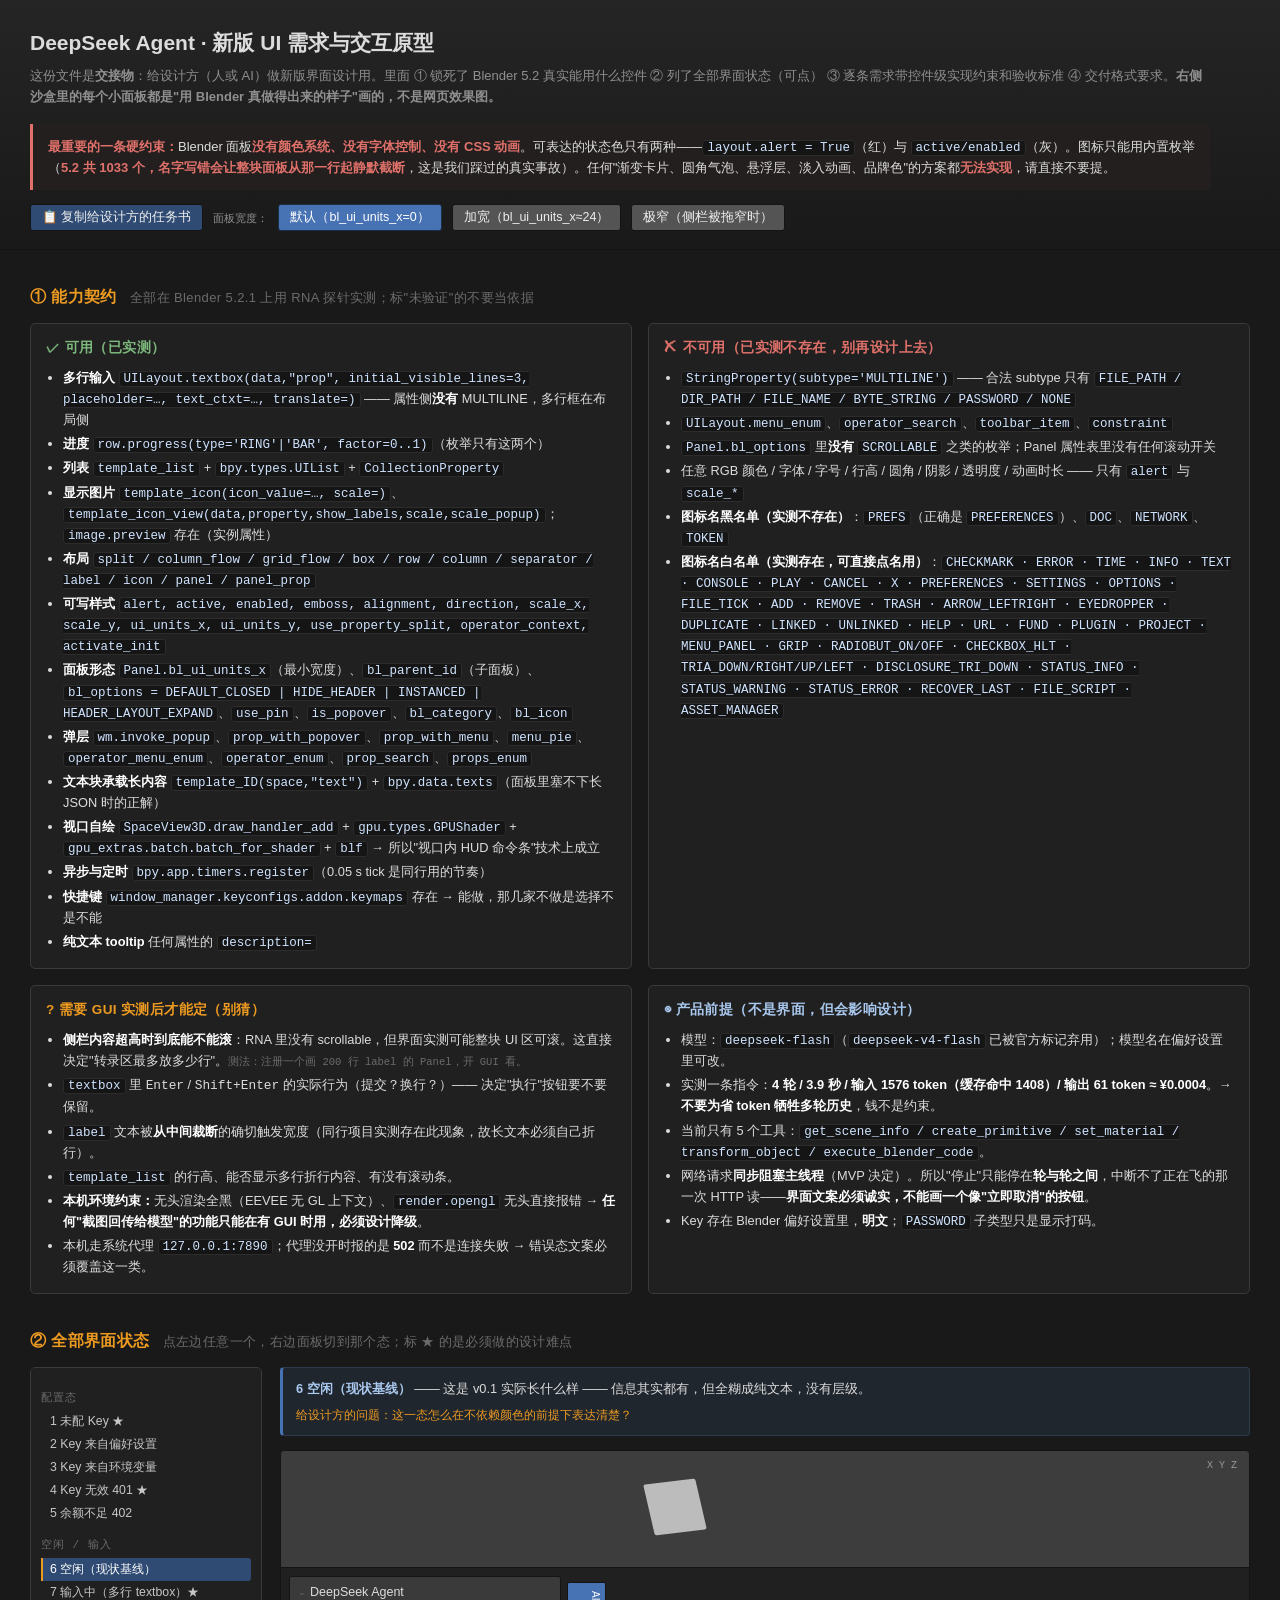
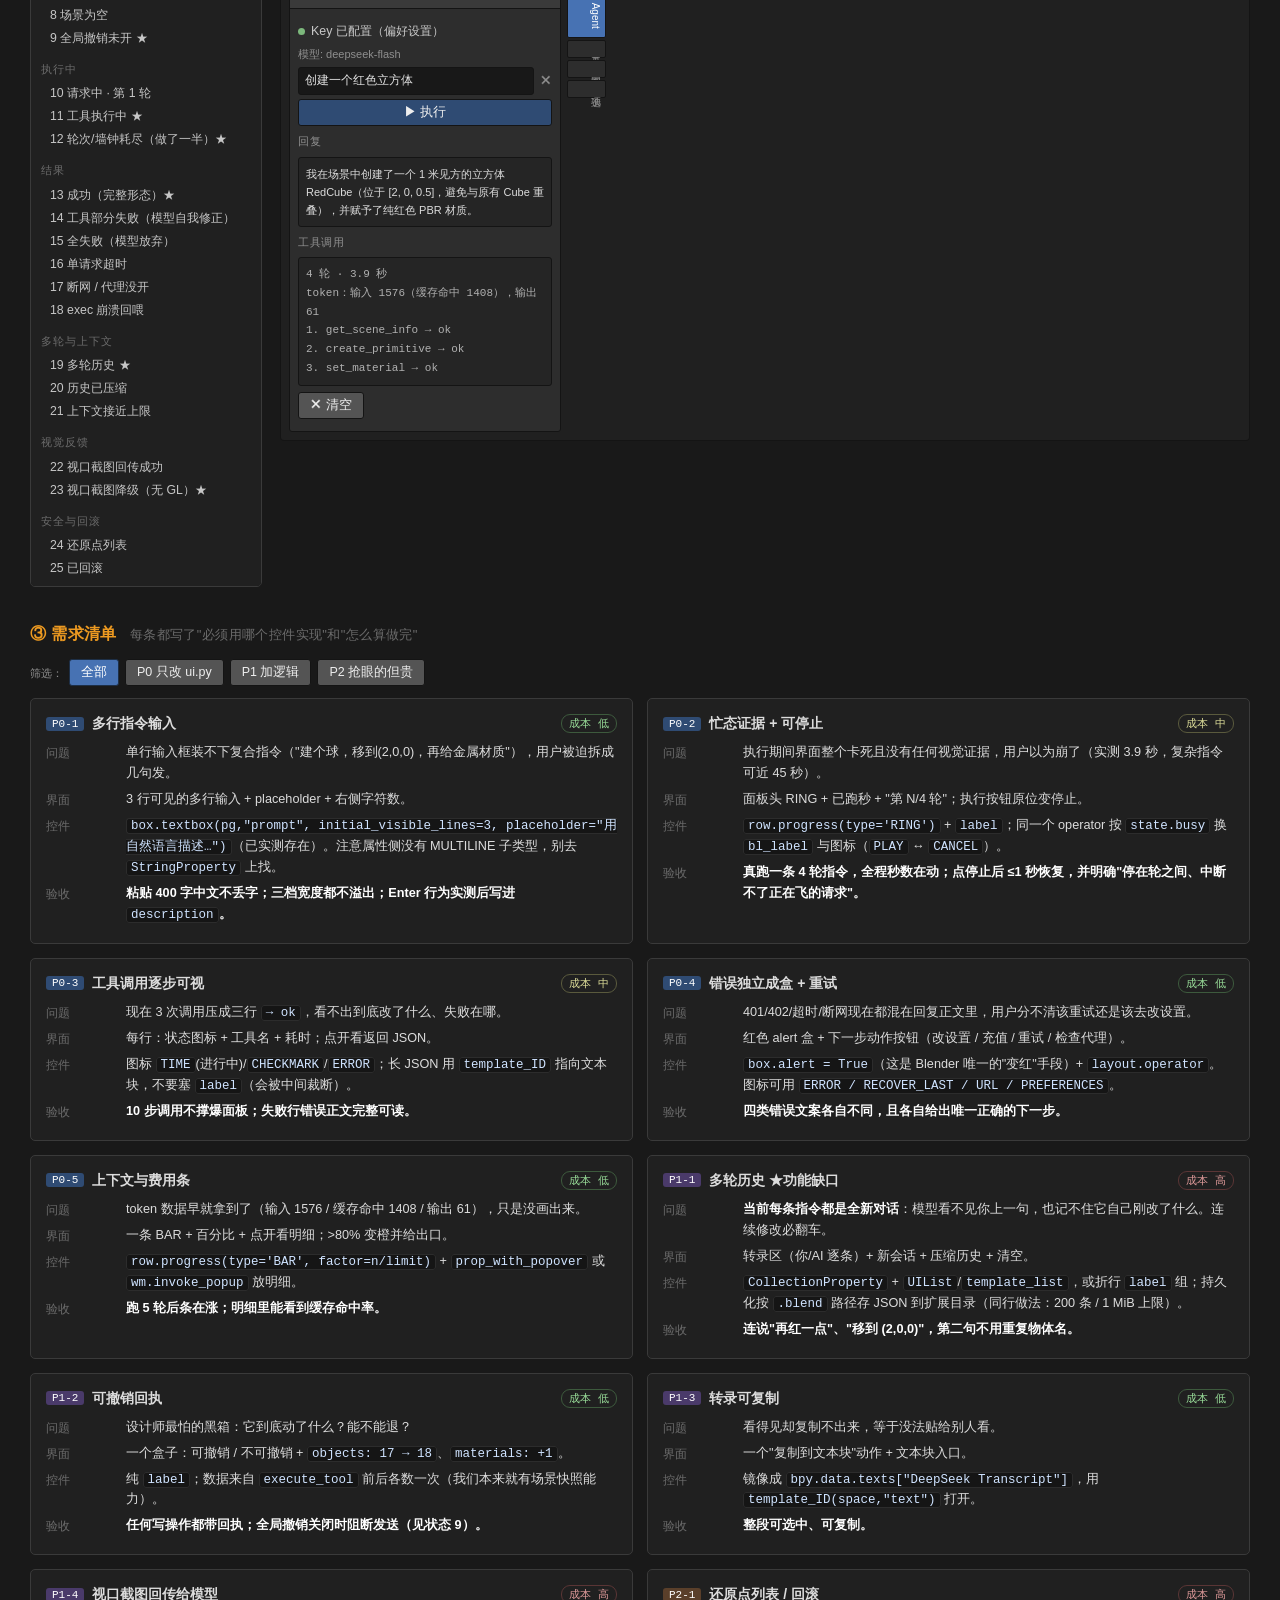
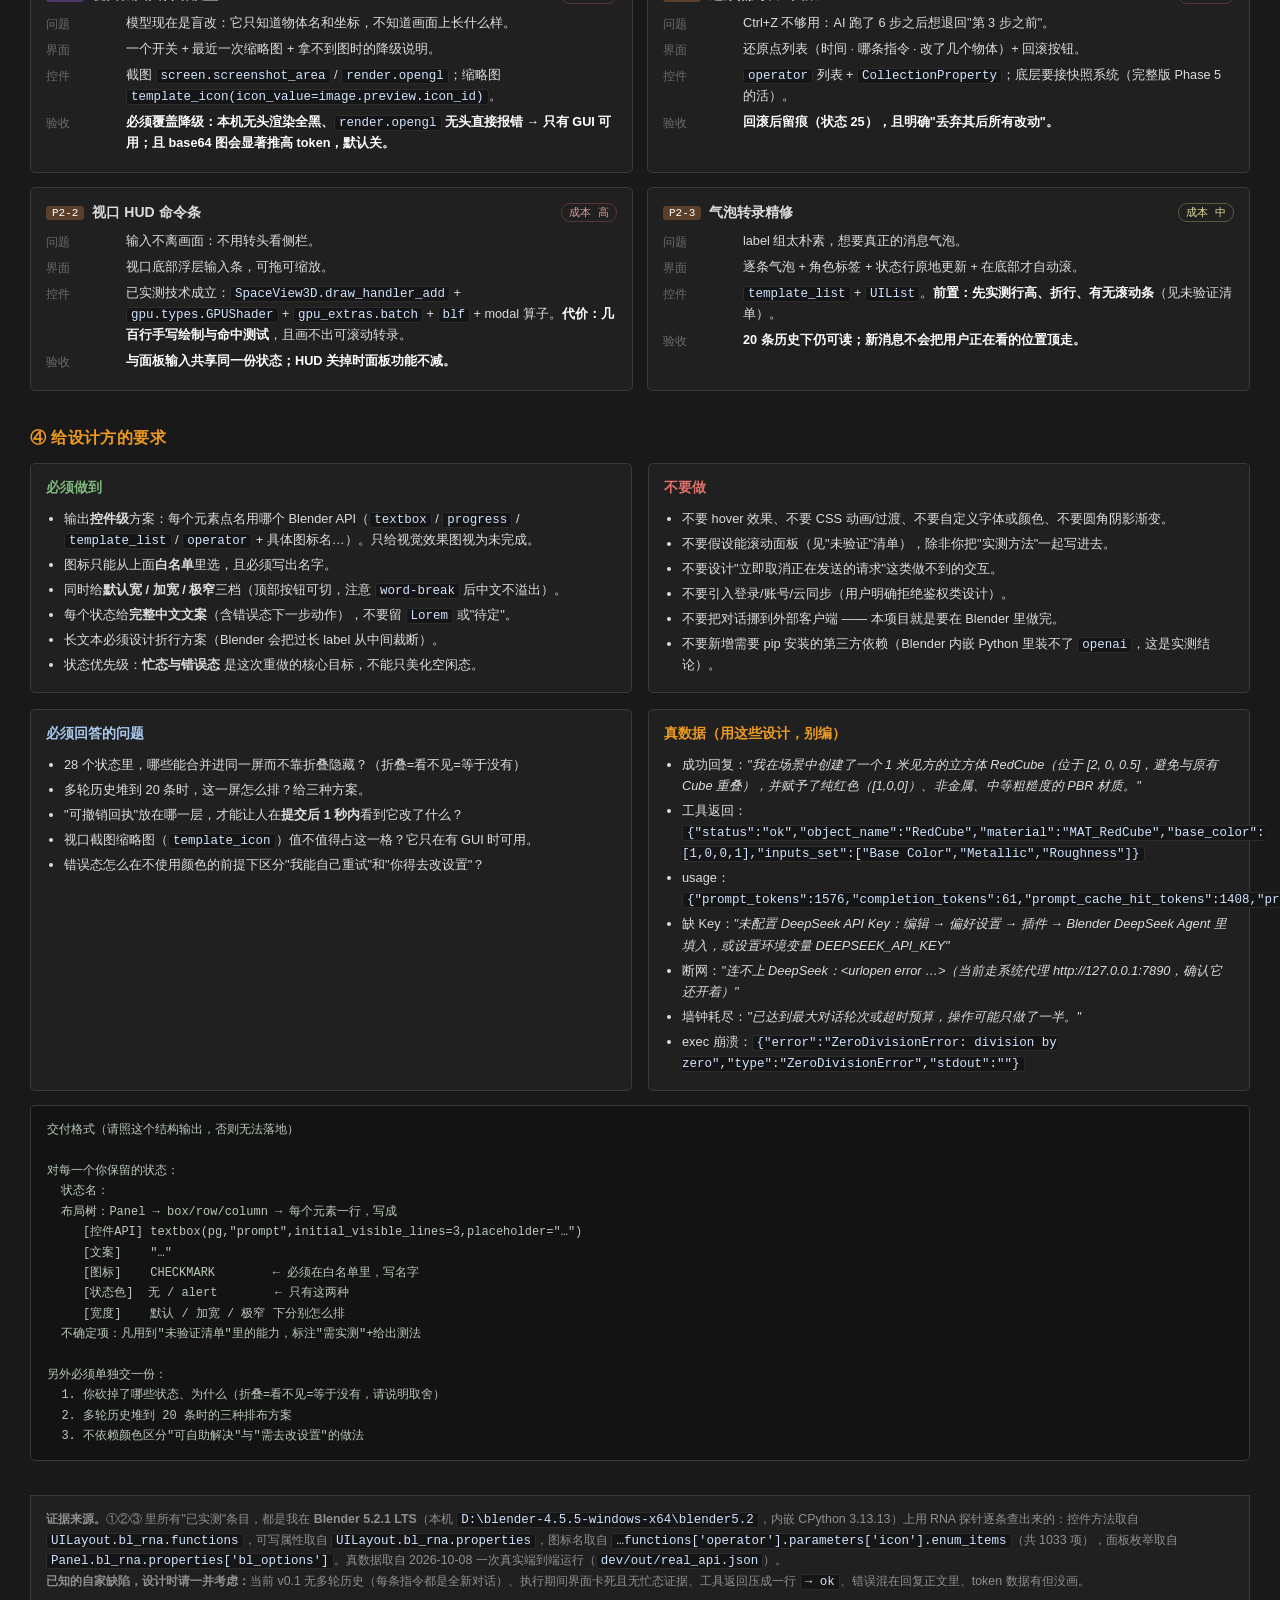
==== 新版UI需求与原型.html @ a2884fd4 "chore: baseline import of blender_deepseek_agent workspace 纳入版本控制。排除项见 .gitignore：dev/out 截图、dist 构建" ====
<!DOCTYPE html>
<html lang="zh-CN">
<head>
<meta charset="utf-8">
<meta name="viewport" content="width=device-width, initial-scale=1">
<title>DeepSeek Agent · 新版 UI 需求与交互原型（交接给设计方）</title>
<style>
  :root{
    --bg:#191919; --bg2:#202020; --panel:#2b2b2b; --panel2:#3a3a3a; --box:#252525;
    --line:#141414; --line2:#3a3a3a; --txt:#dcdcdc; --dim:#8f8f8f; --dim2:#6b6b6b;
    --blue:#4772b3; --blue2:#2f4b73; --orange:#ed9a21; --green:#7cb87c; --red:#e0716a; --cyan:#4ec9d4;
    --mono:ui-monospace,"Cascadia Mono","Consolas",monospace;
  }
  *{box-sizing:border-box}
  body{margin:0;background:var(--bg);color:var(--txt);font:14px/1.65 -apple-system,"Segoe UI","Microsoft YaHei",sans-serif}
  a{color:#8fb6e8}
  code{font:12.5px var(--mono);background:#151515;border:1px solid #2c2c2c;border-radius:3px;padding:0 4px;color:#cfe3ff}
  header{padding:26px 30px 18px;border-bottom:1px solid var(--line);background:linear-gradient(180deg,#252525,#191919)}
  h1{margin:0 0 4px;font-size:21px}
  h2{margin:34px 30px 12px;font-size:16px;color:var(--orange);letter-spacing:.4px}
  h2 .n{color:var(--dim2);font-weight:400;font-size:13px;margin-left:8px}
  .lead{color:var(--dim);font-size:13px;max-width:1180px}
  .hard{margin:16px 0 0;padding:12px 15px;border-left:3px solid var(--red);background:#241f1f;max-width:1180px;font-size:13px}
  .hard b{color:var(--red)}
  .bar-top{display:flex;gap:10px;align-items:center;margin-top:14px;flex-wrap:wrap}
  .btn{background:#545454;border:1px solid var(--line);border-radius:3px;padding:4px 11px;font-size:12.5px;color:#eee;cursor:pointer;white-space:nowrap}
  .btn:hover{background:#626262}
  .btn.blue{background:var(--blue2)} .btn.blue:hover{background:#3a5c8c}
  .btn.red{background:#5a2f2c} .btn.red:hover{background:#6d3935}
  .btn.on{background:var(--blue);color:#fff;border-color:#1d2f47}
  main{padding-bottom:90px}
  section{max-width:1400px}
  /* ---------- 能力契约 ---------- */
  .cap{display:grid;grid-template-columns:repeat(auto-fit,minmax(420px,1fr));gap:16px;margin:0 30px}
  .cap>div{background:var(--bg2);border:1px solid var(--line2);border-radius:5px;padding:13px 15px}
  .cap h3{margin:0 0 8px;font-size:13.5px;letter-spacing:.4px}
  .cap h3.ok{color:var(--green)} .cap h3.no{color:var(--red)} .cap h3.tbd{color:var(--orange)}
  .cap ul{margin:0;padding-left:17px;font-size:12.8px}
  .cap li{margin:3px 0}
  .cap li b{color:#fff;font-weight:600}
  .ev{font:10.5px/1.4 var(--mono);color:var(--dim2)}
  /* ---------- 状态机沙盒 ---------- */
  .lab{display:flex;gap:18px;margin:0 30px;align-items:flex-start;flex-wrap:wrap}
  .side{flex:0 0 232px;background:var(--bg2);border:1px solid var(--line2);border-radius:5px;padding:10px;max-height:820px;overflow:auto}
  .side .grp{font:11px/1.5 var(--mono);color:var(--dim2);letter-spacing:1px;margin:12px 0 4px;text-transform:uppercase}
  .side button{display:block;width:100%;text-align:left;background:transparent;border:0;border-left:2px solid transparent;color:#c6c6c6;font-size:12.3px;padding:3px 7px;cursor:pointer;border-radius:0 3px 3px 0}
  .side button:hover{background:#2c2c2c}
  .side button.on{background:var(--blue2);border-left-color:var(--orange);color:#fff}
  .stage{flex:1;min-width:520px}
  .why{background:#20262e;border:1px solid #2c3a4a;border-left:3px solid var(--blue);border-radius:4px;padding:10px 13px;font-size:12.8px;margin-bottom:14px}
  .why b{color:#a9c8ee}
  .why .ask{margin-top:6px;color:var(--orange);font-size:12.3px}
  .viewport{position:relative;background:#3d3d3d;border:1px solid var(--line);border-radius:4px 4px 0 0;height:118px;overflow:hidden}
  .viewport .gizmo{position:absolute;right:12px;top:9px;font:10px var(--mono);color:#9a9a9a}
  .viewport .cube{position:absolute;left:38%;top:30px;width:52px;height:52px;background:#bcbcbc;border-radius:2px;transform:rotate(-13deg) skewY(6deg)}
  .viewport .cube.red{background:#c0392b}
  .viewport .hudslot{position:absolute;left:8px;right:8px;bottom:8px}
  .bpwrap{display:flex;align-items:stretch;background:var(--bg2);border:1px solid var(--line);border-top:0;border-radius:0 0 4px 4px;padding:8px;gap:6px}
  .bp{background:#2d2d2d;border:1px solid var(--line);border-radius:3px;overflow:hidden;transition:width .18s}
  .bp-h{padding:5px 9px;background:var(--panel2);border-bottom:1px solid var(--line);font-size:12.5px;display:flex;align-items:center;gap:6px}
  .bp-h:before{content:"⌄";color:var(--dim);font-size:10px}
  .bp-h .r{margin-left:auto;font:10.5px var(--mono);color:#9a9a9a;display:flex;align-items:center;gap:5px}
  .bp-b{padding:8px}
  .tabs{display:flex;flex-direction:column;gap:2px;padding-top:6px}
  .tabs span{writing-mode:vertical-rl;font-size:10px;padding:8px 2px;border-radius:2px;background:#2d2d2d;color:var(--dim);border:1px solid var(--line)}
  .tabs span.on{background:var(--blue);color:#fff}
  .row{display:flex;align-items:center;gap:6px;margin:4px 0;font-size:12.4px}
  .lbl{color:#c8c8c8} .dim{color:var(--dim)} .small{font-size:11px}
  .inp{flex:1;background:#181818;border:1px solid var(--line);border-radius:3px;padding:3px 6px;color:#e4e4e4;font-size:12px;white-space:pre-wrap;word-break:break-all}
  .inp.area{min-height:58px;line-height:1.5}
  .inp.ro{color:#9a9a9a}
  .box{background:var(--box);border:1px solid var(--line);border-radius:3px;padding:7px;margin:6px 0}
  .box.alert{border-left:3px solid var(--red);background:#2a2323}
  .box.ok{border-left:3px solid var(--green)}
  .box.warn{border-left:3px solid var(--orange);background:#2a2620}
  .box.dis{opacity:.45}
  .hd{font:11px/1.4 var(--mono);color:var(--dim);letter-spacing:.7px;margin:9px 0 3px;text-transform:uppercase;display:flex;align-items:center;gap:5px;cursor:default}
  .hd.tog{cursor:pointer} .hd.tog:hover{color:#c6c6c6}
  .stat{display:flex;align-items:center;gap:5px;font-size:12px}
  .dot{width:7px;height:7px;border-radius:50%;display:inline-block;background:#555}
  .dot.g{background:var(--green)} .dot.r{background:var(--red)} .dot.o{background:var(--orange)}
  .dot.c{background:var(--cyan);animation:pulse 1.2s infinite}
  @keyframes pulse{0%,100%{opacity:1}50%{opacity:.25}}
  .ring{width:12px;height:12px;border-radius:50%;border:2px solid #4a4a4a;border-top-color:var(--orange);display:inline-block;flex:0 0 auto}
  .ring.spin{animation:sp .9s linear infinite}
  @keyframes sp{to{transform:rotate(360deg)}}
  .bar{height:6px;background:#181818;border:1px solid #101010;border-radius:3px;overflow:hidden;flex:1;min-width:40px}
  .bar i{display:block;height:100%;background:var(--blue)}
  .bar i.warn{background:var(--orange)} .bar i.bad{background:var(--red)}
  .msg{margin:5px 0;font-size:12px}
  .msg .who{font:10px/1.5 var(--mono);color:var(--dim2);letter-spacing:.5px}
  .msg .txt{background:var(--box);border:1px solid var(--line);border-radius:4px;padding:5px 7px;color:#d6d6d6;word-break:break-all}
  .msg.me .txt{background:#2f3a4a;border-color:#1b232e}
  .msg.sys .txt{background:#202020;color:#9a9a9a;font-size:11.5px}
  .trow{display:flex;align-items:center;gap:5px;font:11.6px/1.5 var(--mono);color:#bdbdbd;cursor:pointer;padding:2px 3px;border-radius:2px}
  .trow:hover{background:#333}
  .trow .ic{width:13px;text-align:center;flex:0 0 auto}
  .ic.ok{color:var(--green)} .ic.er{color:var(--red)} .ic.run{color:var(--orange)} .ic.dis{color:var(--dim2)}
  .out{display:none;background:#131313;border:1px solid #0d0d0d;border-radius:3px;padding:5px 7px;font:11px/1.5 var(--mono);color:#8fbf8f;white-space:pre-wrap;margin:2px 0 4px 18px;word-break:break-all}
  .out.on{display:block}
  .thumb{width:56px;height:40px;background:linear-gradient(135deg,#5a6b7d,#2c333a);border:1px solid var(--line);border-radius:2px;position:relative}
  .thumb:after{content:"";position:absolute;left:18px;top:13px;width:20px;height:15px;background:#c0392b;transform:rotate(-10deg)}
  /* HUD */
  .hud{background:rgba(26,26,26,.97);border:1px solid #000;border-radius:7px;position:relative;box-shadow:0 8px 22px rgba(0,0,0,.55);cursor:default}
  .hud:before{content:"";position:absolute;left:0;right:0;top:0;height:2px;background:linear-gradient(90deg,transparent,var(--cyan),transparent);border-radius:7px 7px 0 0}
  .hud-h{display:flex;align-items:center;gap:7px;padding:6px 9px 0;font:10px/1 var(--mono);color:#8f8f8f;letter-spacing:1px;cursor:move}
  .hud-h .grip{margin-left:auto;color:#5a5a5a;letter-spacing:0}
  .hud-i{display:flex;align-items:center;gap:6px;padding:6px 9px}
  .hud-t{flex:1;font-size:11.6px;color:#cfcfcf;background:#121212;border:1px solid #000;border-radius:4px;padding:4px 6px;min-height:32px}
  .cur{display:inline-block;width:1px;height:12px;background:var(--cyan);vertical-align:-2px;animation:pulse 1s steps(1) infinite}
  .hud-f{padding:0 9px 7px;font-size:10px;color:#6f6f6f}
  /* 需求卡 */
  .reqs{margin:0 30px;display:grid;grid-template-columns:repeat(auto-fit,minmax(520px,1fr));gap:14px}
  .req{background:var(--bg2);border:1px solid var(--line2);border-radius:5px;padding:13px 15px}
  .req h3{margin:0 0 7px;font-size:14px;display:flex;align-items:center;gap:8px}
  .req .id{font:11px var(--mono);color:#fff;background:var(--blue2);border-radius:3px;padding:1px 6px}
  .req .id.p1{background:#4a3a6a} .req .id.p2{background:#5a3f2a}
  .req dl{margin:0;font-size:12.7px}
  .req dt{float:left;clear:both;width:74px;color:var(--dim2);font-size:11.5px;padding-top:2px}
  .req dd{margin:0 0 5px 80px}
  .req dd b{color:#fff;font-weight:600}
  .cost{margin-left:auto;font:11px var(--mono);padding:1px 7px;border-radius:9px;border:1px solid #3a3a3a;color:var(--dim)}
  .cost.lo{border-color:#3d5a3d;color:#9d9} .cost.md{border-color:#5a5a3d;color:#dd9} .cost.hi{border-color:#5a3535;color:#d99}
  /* 交付要求 */
  .dd{margin:0 30px;display:grid;grid-template-columns:repeat(auto-fit,minmax(430px,1fr));gap:16px}
  .dd>div{background:var(--bg2);border:1px solid var(--line2);border-radius:5px;padding:13px 15px}
  .dd h3{margin:0 0 8px;font-size:13.5px}
  .dd ul{margin:0;padding-left:18px;font-size:12.8px}
  .dd li{margin:4px 0}
  .tpl{margin:14px 30px 0;background:#131313;border:1px solid var(--line2);border-radius:5px;padding:14px 16px;font:12px/1.7 var(--mono);color:#b9c9b9;white-space:pre-wrap;max-width:1340px}
  .foot{margin:34px 30px 0;padding:13px 15px;background:#202020;border:1px solid var(--line2);font-size:12.4px;color:var(--dim);max-width:1340px}
  .toast{position:fixed;left:50%;bottom:26px;transform:translateX(-50%);background:#2f4b73;color:#eaf1ff;padding:7px 16px;border-radius:16px;font-size:12.5px;opacity:0;transition:opacity .2s;pointer-events:none;z-index:9}
  .toast.on{opacity:1}
  .filter{display:flex;gap:6px;margin:0 30px 12px;align-items:center;flex-wrap:wrap}
</style>
</head>
<body>
<header>
  <h1>DeepSeek Agent · 新版 UI 需求与交互原型</h1>
  <div class="lead">这份文件是<b>交接物</b>：给设计方（人或 AI）做新版界面设计用。里面 ① 锁死了 Blender 5.2 真实能用什么控件 ② 列了全部界面状态（可点） ③ 逐条需求带控件级实现约束和验收标准 ④ 交付格式要求。<b>右侧沙盒里的每个小面板都是"用 Blender 真做得出来的样子"画的，不是网页效果图。</b></div>
  <div class="hard">
    <b>最重要的一条硬约束：</b>Blender 面板<b>没有颜色系统、没有字体控制、没有 CSS 动画</b>。可表达的状态色只有两种——<code>layout.alert = True</code>（红）与 <code>active/enabled</code>（灰）。图标只能用内置枚举（<b>5.2 共 1033 个，名字写错会让整块面板从那一行起静默截断</b>，这是我们踩过的真实事故）。任何"渐变卡片、圆角气泡、悬浮层、淡入动画、品牌色"的方案都<b>无法实现</b>，请直接不要提。
  </div>
  <div class="bar-top">
    <button class="btn blue" id="copyBrief">📋 复制给设计方的任务书</button>
    <span class="dim small">面板宽度：</span>
    <button class="btn on" data-w="272">默认（bl_ui_units_x=0）</button>
    <button class="btn" data-w="360">加宽（bl_ui_units_x≈24）</button>
    <button class="btn" data-w="200">极窄（侧栏被拖窄时）</button>
    <span class="dim small" id="liveNote"></span>
  </div>
</header>

<main>
<!-- ============ 1 能力契约 ============ -->
<h2>① 能力契约 <span class="n">全部在 Blender 5.2.1 上用 RNA 探针实测；标"未验证"的不要当依据</span></h2>
<div class="cap">
  <div>
    <h3 class="ok">✓ 可用（已实测）</h3>
    <ul>
      <li><b>多行输入</b> <code>UILayout.textbox(data,"prop", initial_visible_lines=3, placeholder=…, text_ctxt=…, translate=)</code> —— 属性侧<b>没有</b> MULTILINE，多行框在布局侧</li>
      <li><b>进度</b> <code>row.progress(type='RING'|'BAR', factor=0..1)</code>（枚举只有这两个）</li>
      <li><b>列表</b> <code>template_list</code> + <code>bpy.types.UIList</code> + <code>CollectionProperty</code></li>
      <li><b>显示图片</b> <code>template_icon(icon_value=…, scale=)</code>、<code>template_icon_view(data,property,show_labels,scale,scale_popup)</code>；<code>image.preview</code> 存在（实例属性）</li>
      <li><b>布局</b> <code>split / column_flow / grid_flow / box / row / column / separator / label / icon / panel / panel_prop</code></li>
      <li><b>可写样式</b> <code>alert, active, enabled, emboss, alignment, direction, scale_x, scale_y, ui_units_x, ui_units_y, use_property_split, operator_context, activate_init</code></li>
      <li><b>面板形态</b> <code>Panel.bl_ui_units_x</code>（最小宽度）、<code>bl_parent_id</code>（子面板）、<code>bl_options = DEFAULT_CLOSED | HIDE_HEADER | INSTANCED | HEADER_LAYOUT_EXPAND</code>、<code>use_pin</code>、<code>is_popover</code>、<code>bl_category</code>、<code>bl_icon</code></li>
      <li><b>弹层</b> <code>wm.invoke_popup</code>、<code>prop_with_popover</code>、<code>prop_with_menu</code>、<code>menu_pie</code>、<code>operator_menu_enum</code>、<code>operator_enum</code>、<code>prop_search</code>、<code>props_enum</code></li>
      <li><b>文本块承载长内容</b> <code>template_ID(space,"text")</code> + <code>bpy.data.texts</code>（面板里塞不下长 JSON 时的正解）</li>
      <li><b>视口自绘</b> <code>SpaceView3D.draw_handler_add</code> + <code>gpu.types.GPUShader</code> + <code>gpu_extras.batch.batch_for_shader</code> + <code>blf</code> → 所以"视口内 HUD 命令条"技术上成立</li>
      <li><b>异步与定时</b> <code>bpy.app.timers.register</code>（0.05 s tick 是同行用的节奏）</li>
      <li><b>快捷键</b> <code>window_manager.keyconfigs.addon.keymaps</code> 存在 → 能做，那几家不做是选择不是不能</li>
      <li><b>纯文本 tooltip</b> 任何属性的 <code>description=</code></li>
    </ul>
  </div>
  <div>
    <h3 class="no">✗ 不可用（已实测不存在，别再设计上去）</h3>
    <ul>
      <li><code>StringProperty(subtype='MULTILINE')</code> —— 合法 subtype 只有 <code>FILE_PATH / DIR_PATH / FILE_NAME / BYTE_STRING / PASSWORD / NONE</code></li>
      <li><code>UILayout.menu_enum</code>、<code>operator_search</code>、<code>toolbar_item</code>、<code>constraint</code></li>
      <li><code>Panel.bl_options</code> 里<b>没有</b> <code>SCROLLABLE</code> 之类的枚举；Panel 属性表里没有任何滚动开关</li>
      <li>任意 RGB 颜色 / 字体 / 字号 / 行高 / 圆角 / 阴影 / 透明度 / 动画时长 —— 只有 <code>alert</code> 与 <code>scale_*</code></li>
      <li><b>图标名黑名单（实测不存在）</b>：<code>PREFS</code>（正确是 <code>PREFERENCES</code>）、<code>DOC</code>、<code>NETWORK</code>、<code>TOKEN</code></li>
      <li><b>图标名白名单（实测存在，可直接点名用）</b>：<code>CHECKMARK · ERROR · TIME · INFO · TEXT · CONSOLE · PLAY · CANCEL · X · PREFERENCES · SETTINGS · OPTIONS · FILE_TICK · ADD · REMOVE · TRASH · ARROW_LEFTRIGHT · EYEDROPPER · DUPLICATE · LINKED · UNLINKED · HELP · URL · FUND · PLUGIN · PROJECT · MENU_PANEL · GRIP · RADIOBUT_ON/OFF · CHECKBOX_HLT · TRIA_DOWN/RIGHT/UP/LEFT · DISCLOSURE_TRI_DOWN · STATUS_INFO · STATUS_WARNING · STATUS_ERROR · RECOVER_LAST · FILE_SCRIPT · ASSET_MANAGER</code></li>
    </ul>
  </div>
  <div>
    <h3 class="tbd">? 需要 GUI 实测后才能定（别猜）</h3>
    <ul>
      <li><b>侧栏内容超高时到底能不能滚</b>：RNA 里没有 scrollable，但界面实测可能整块 UI 区可滚。这直接决定"转录区最多放多少行"。<span class="ev">测法：注册一个画 200 行 label 的 Panel，开 GUI 看。</span></li>
      <li><code>textbox</code> 里 <kbd>Enter</kbd> / <kbd>Shift+Enter</kbd> 的实际行为（提交？换行？）—— 决定"执行"按钮要不要保留。</li>
      <li><code>label</code> 文本被<b>从中间裁断</b>的确切触发宽度（同行项目实测存在此现象，故长文本必须自己折行）。</li>
      <li><code>template_list</code> 的行高、能否显示多行折行内容、有没有滚动条。</li>
      <li><b>本机环境约束：</b>无头渲染全黑（EEVEE 无 GL 上下文）、<code>render.opengl</code> 无头直接报错 → <b>任何"截图回传给模型"的功能只能在有 GUI 时用，必须设计降级</b>。</li>
      <li>本机走系统代理 <code>127.0.0.1:7890</code>；代理没开时报的是 <b>502</b> 而不是连接失败 → 错误态文案必须覆盖这一类。</li>
    </ul>
  </div>
  <div>
    <h3 style="color:#a9c8ee">◉ 产品前提（不是界面，但会影响设计）</h3>
    <ul>
      <li>模型：<code>deepseek-flash</code>（<code>deepseek-v4-flash</code> 已被官方标记弃用）；模型名在偏好设置里可改。</li>
      <li>实测一条指令：<b>4 轮 / 3.9 秒 / 输入 1576 token（缓存命中 1408）/ 输出 61 token ≈ ¥0.0004</b>。→ <b>不要为省 token 牺牲多轮历史</b>，钱不是约束。</li>
      <li>当前只有 5 个工具：<code>get_scene_info / create_primitive / set_material / transform_object / execute_blender_code</code>。</li>
      <li>网络请求<b>同步阻塞主线程</b>（MVP 决定）。所以"停止"只能停在<b>轮与轮之间</b>，中断不了正在飞的那一次 HTTP 读——<b>界面文案必须诚实，不能画一个像"立即取消"的按钮</b>。</li>
      <li>Key 存在 Blender 偏好设置里，<b>明文</b>；<code>PASSWORD</code> 子类型只是显示打码。</li>
    </ul>
  </div>
</div>

<!-- ============ 2 状态机 ============ -->
<h2>② 全部界面状态 <span class="n">点左边任意一个，右边面板切到那个态；标 ★ 的是必须做的设计难点</span></h2>
<div class="lab">
  <div class="side" id="stateList"></div>
  <div class="stage">
    <div class="why" id="whyBox"></div>
    <div class="viewport" id="vp">
      <div class="gizmo">X Y Z</div><div class="cube" id="vpCube"></div>
      <div class="hudslot" id="hudSlot"></div>
    </div>
    <div class="bpwrap">
      <div class="bp" id="bp" style="width:272px"><div class="bp-h">DeepSeek Agent<span class="r" id="bpHead"></span></div><div class="bp-b" id="bpBody"></div></div>
      <div class="tabs"><span class="on">AI Agent</span><span>工具</span><span>视图</span><span>选项</span></div>
    </div>
  </div>
</div>

<!-- ============ 3 需求清单 ============ -->
<h2>③ 需求清单 <span class="n">每条都写了"必须用哪个控件实现"和"怎么算做完"</span></h2>
<div class="filter">
  <span class="dim small">筛选：</span>
  <button class="btn on" data-f="all">全部</button>
  <button class="btn" data-f="p0">P0 只改 ui.py</button>
  <button class="btn" data-f="p1">P1 加逻辑</button>
  <button class="btn" data-f="p2">P2 抢眼的但贵</button>
</div>
<div class="reqs" id="reqList"></div>

<!-- ============ 4 交付要求 ============ -->
<h2>④ 给设计方的要求</h2>
<div class="dd">
  <div>
    <h3 style="color:var(--green)">必须做到</h3>
    <ul>
      <li>输出<b>控件级</b>方案：每个元素点名用哪个 Blender API（<code>textbox</code> / <code>progress</code> / <code>template_list</code> / <code>operator</code> + 具体图标名…）。只给视觉效果图视为未完成。</li>
      <li>图标只能从上面<b>白名单</b>里选，且必须写出名字。</li>
      <li>同时给<b>默认宽 / 加宽 / 极窄</b>三档（顶部按钮可切，注意 <code>word-break</code> 后中文不溢出）。</li>
      <li>每个状态给<b>完整中文文案</b>（含错误态下一步动作），不要留 <code>Lorem</code> 或"待定"。</li>
      <li>长文本必须设计折行方案（Blender 会把过长 label 从中间裁断）。</li>
      <li>状态优先级：<b>忙态与错误态</b> 是这次重做的核心目标，不能只美化空闲态。</li>
    </ul>
  </div>
  <div>
    <h3 style="color:var(--red)">不要做</h3>
    <ul>
      <li>不要 hover 效果、不要 CSS 动画/过渡、不要自定义字体或颜色、不要圆角阴影渐变。</li>
      <li>不要假设能滚动面板（见"未验证"清单），除非你把"实测方法"一起写进去。</li>
      <li>不要设计"立即取消正在发送的请求"这类做不到的交互。</li>
      <li>不要引入登录/账号/云同步（用户明确拒绝鉴权类设计）。</li>
      <li>不要把对话挪到外部客户端 —— 本项目就是要在 Blender 里做完。</li>
      <li>不要新增需要 pip 安装的第三方依赖（Blender 内嵌 Python 里装不了 <code>openai</code>，这是实测结论）。</li>
    </ul>
  </div>
  <div>
    <h3 style="color:#a9c8ee">必须回答的问题</h3>
    <ul>
      <li>28 个状态里，哪些能合并进同一屏而不靠折叠隐藏？（折叠=看不见=等于没有）</li>
      <li>多轮历史堆到 20 条时，这一屏怎么排？给三种方案。</li>
      <li>"可撤销回执"放在哪一层，才能让人在<b>提交后 1 秒内</b>看到它改了什么？</li>
      <li>视口截图缩略图（<code>template_icon</code>）值不值得占这一格？它只在有 GUI 时可用。</li>
      <li>错误态怎么在不使用颜色的前提下区分"我能自己重试"和"你得去改设置"？</li>
    </ul>
  </div>
  <div>
    <h3 style="color:var(--orange)">真数据（用这些设计，别编）</h3>
    <ul>
      <li>成功回复：<i>"我在场景中创建了一个 1 米见方的立方体 RedCube（位于 [2, 0, 0.5]，避免与原有 Cube 重叠），并赋予了纯红色（[1,0,0]）、非金属、中等粗糙度的 PBR 材质。"</i></li>
      <li>工具返回：<code>{"status":"ok","object_name":"RedCube","material":"MAT_RedCube","base_color":[1,0,0,1],"inputs_set":["Base Color","Metallic","Roughness"]}</code></li>
      <li>usage：<code>{"prompt_tokens":1576,"completion_tokens":61,"prompt_cache_hit_tokens":1408,"prompt_cache_miss_tokens":168}</code></li>
      <li>缺 Key：<i>"未配置 DeepSeek API Key：编辑 → 偏好设置 → 插件 → Blender DeepSeek Agent 里填入，或设置环境变量 DEEPSEEK_API_KEY"</i></li>
      <li>断网：<i>"连不上 DeepSeek：&lt;urlopen error …&gt;（当前走系统代理 http://127.0.0.1:7890，确认它还开着）"</i></li>
      <li>墙钟耗尽：<i>"已达到最大对话轮次或超时预算，操作可能只做了一半。"</i></li>
      <li>exec 崩溃：<code>{"error":"ZeroDivisionError: division by zero","type":"ZeroDivisionError","stdout":""}</code></li>
    </ul>
  </div>
</div>
<div class="tpl" id="outTpl"></div>

<div class="foot">
  <b>证据来源。</b>①②③ 里所有"已实测"条目，都是我在 <b>Blender 5.2.1 LTS</b>（本机 <code>D:\blender-4.5.5-windows-x64\blender5.2</code>，内嵌 CPython 3.13.13）上用 RNA 探针逐条查出来的：控件方法取自 <code>UILayout.bl_rna.functions</code>，可写属性取自 <code>UILayout.bl_rna.properties</code>，图标名取自 <code>…functions['operator'].parameters['icon'].enum_items</code>（共 1033 项），面板枚举取自 <code>Panel.bl_rna.properties['bl_options']</code>。真数据取自 2026-10-08 一次真实端到端运行（<code>dev/out/real_api.json</code>）。<br>
  <b>已知的自家缺陷，设计时请一并考虑：</b>当前 v0.1 无多轮历史（每条指令都是全新对话）、执行期间界面卡死且无忙态证据、工具返回压成一行 <code>→ ok</code>、错误混在回复正文里、token 数据有但没画。
</div>
</main>
<div class="toast" id="toast"></div>

<script>
/* ================= 状态定义 ================= */
const S = {};
function hd(t, extra){ return '<div class="hd">'+t+(extra||'')+'</div>'; }
function box(cls, html){ return '<div class="box '+(cls||'')+'">'+html+'</div>'; }
function row(html){ return '<div class="row">'+html+'</div>'; }
function msg(who, txt, cls){ return '<div class="msg '+(cls||'')+'"><div class="who">'+who+'</div><div class="txt">'+txt+'</div></div>'; }
function trow(name, st, out, dur){
  const ic = st==='ok'?'✓':st==='er'?'✕':st==='run'?'◷':'·';
  return '<div class="trow" data-out="'+encodeURIComponent(out||'')+'"><span class="ic '+st+'">'+ic+'</span>'+name+
         ' <span class="dim small">'+(st==='run'?'running…':(dur?dur+'s · ':'')+'展开')+'</span></div>'+
         '<div class="out">'+(out||'')+'</div>';
}
function key(ok, src){ return row('<span class="dot '+(ok?'g':'r')+'"></span><span class="lbl">'+(ok?'Key 已配置（'+src+'）':'缺少 API Key')+'</span>'); }
function budget(pct, cls){ return row('<span style="font:11px var(--mono)">≈'+(pct*80/100).toFixed(1)+'k / 8k</span><div class="bar"><i class="'+(cls||'')+'" style="width:'+pct+'%"></i></div><span class="small">'+pct+'%</span>'); }
function receipt(a,b,extra){ return box('ok', hd('可撤销','')+ '<div style="font:11px var(--mono);color:#b9b9b9">objects: '+a+' → '+b+(extra||'')+'</div>'); }
const RUNHDR = '<span class="ring spin"></span>';

const STATES = [
  {g:'配置态', n:'1 未配 Key ★', why:'现在：只有一行红字提示，用户不知道下一步点哪。<br><b>设计目标：把"去哪填"变成一次点击就能到的动作</b>，并说清"存明文"这件事。',
   body:()=> key(false)+box('alert','填了 Key 才能用')+row('<button class="btn blue" style="flex:1">⚙ 去偏好设置里填</button>')+box('','<div class="small dim">提示：这个值会以明文写进 Blender 偏好设置文件，打码只是显示层。不想落盘可留空并改用环境变量 <code>DEEPSEEK_API_KEY</code>。</div>')},
  {g:'配置态', n:'2 Key 来自偏好设置', why:'要能区分 Key 从哪来 —— 排查"为什么换机器就不能用"时这是第一现场。', body:()=> key(true,'偏好设置')+row('<span class="dim small">模型: deepseek-flash</span>')+row('<div class="inp">创建一个红色立方体</div>')+row('<button class="btn blue" style="flex:1">▶ 执行</button>')},
  {g:'配置态', n:'3 Key 来自环境变量', why:'同一屏要能表达两种来源，不能只显示"已配置"。', body:()=> key(true,'环境变量')+row('<span class="dim small">模型: deepseek-flash</span>')+row('<div class="inp">创建一个红色立方体</div>')+row('<button class="btn blue" style="flex:1">▶ 执行</button>')},
  {g:'配置态', n:'4 Key 无效 401 ★', why:'现在错误混在回复正文里。401 的下一步动作是"去改设置"，不是"重试"——<b>两类错误必须在无颜色的情况下可区分</b>。',
   body:()=> key(true,'偏好设置')+box('alert','<div class="small"><b>DeepSeek 返回 401（API Key 无效）：</b>Authentication Fails</div>'+row('<button class="btn">⚙ 改 Key</button><span class="dim small">重试无意义，必须改设置</span>'))},
  {g:'配置态', n:'5 余额不足 402', why:'402 的下一步是"去充值"，界面上要能给出 URL 动作。', body:()=> key(true,'偏好设置')+box('alert','<div class="small"><b>DeepSeek 返回 402：</b>余额不足</div>'+row('<button class="btn">↗ 打开充值页</button><button class="btn">↻ 充完重试</button>'))},

  {g:'空闲 / 输入', n:'6 空闲（现状基线）', why:'这是 v0.1 实际长什么样 —— 信息其实都有，但全糊成纯文本，没有层级。',
   body:()=> key(true,'偏好设置')+row('<span class="dim small">模型: deepseek-flash</span>')+row('<div class="inp">创建一个红色立方体</div><span class="dim">✕</span>')+row('<button class="btn blue" style="flex:1">▶ 执行</button>')+hd('回复')+box('','<div class="small">我在场景中创建了一个 1 米见方的立方体 RedCube（位于 [2, 0, 0.5]，避免与原有 Cube 重叠），并赋予了纯红色 PBR 材质。</div>')+hd('工具调用')+box('','<div style="font:11px/1.7 var(--mono);color:#b0b0b0">4 轮 · 3.9 秒<br>token：输入 1576（缓存命中 1408），输出 61<br>1. get_scene_info → ok<br>2. create_primitive → ok<br>3. set_material → ok</div>')+row('<button class="btn">✕ 清空</button>')},
  {g:'空闲 / 输入', n:'7 输入中（多行 textbox）★', why:'单行装不下复合指令。textbox 是唯一的多行输入控件（已实测存在）。',
   body:()=> key(true,'偏好设置')+hd('指令')+row('<div class="inp area">建一个 2 米的球放在 (3,0,1)，<br>给它金属材质 roughness 0.2，<br>再复制 3 个排成一排<span class="cur"></span></div><span class="dim small">72</span>')+row('<button class="btn blue" style="flex:1">▶ 执行</button><button class="btn">↺</button>')},
  {g:'空闲 / 输入', n:'8 场景为空', why:'模型第一句永远是 get_scene_info；空场景时界面上应给出可用示例，降低"不知道能说什么"。',
   body:()=> row('<span class="dot"></span><span class="dim small">场景里 0 个物体</span>')+box('','<div class="small dim">试试：<br>· 创建一个红色立方体<br>· 建一个平面当地面<br>· 加一盏三点布光</div>')+row('<div class="inp">创建一个红色立方体</div>')+row('<button class="btn blue" style="flex:1">▶ 执行</button>')},
  {g:'空闲 / 输入', n:'9 全局撤销未开 ★', why:'AI 改完东西，用户最想要的是"退回"。Blender 的全局撤销关掉时改动无法回退 —— 此时应<b>阻断发送</b>并一键打开，而不是事后道歉。',
   body:()=> box('alert','<div class="small"><b>全局撤销已关闭</b>，AI 的改动将无法用 Ctrl+Z 退回。</div>'+row('<button class="btn blue">✓ 打开全局撤销</button><button class="btn dis">▶ 执行</button>'))+row('<div class="inp">创建一个红色立方体</div>')},

  {g:'执行中', n:'10 请求中 · 第 1 轮', why:'忙态证据的最小版本：让人知道"在等网络"，不是卡死。',
   body:()=> row(RUNHDR+'<span class="small">与 DeepSeek 往返 1/4 轮</span><span class="dim small" style="margin-left:auto">2s</span>')+row('<div class="inp area ro">创建一个红色立方体</div>')+row('<button class="btn red" style="flex:1">✕ 停止</button>')+box('','<div class="small dim">停止只能停在轮与轮之间，中断不了正在飞的这次请求。</div>')},
  {g:'执行中', n:'11 工具执行中 ★', why:'每一步要能看见"正在做哪个"，而不是最后一起报。',
   body:()=> row(RUNHDR+'<span class="small">3/4 轮</span><span class="dim small" style="margin-left:auto">7s</span>')+hd('工具调用')+trow('get_scene_info','ok','{"total_objects":3,"returned":3,"truncated":false,"objects":[{"name":"Cube","type":"MESH","location":[0,0,0],"has_material":true}],"active_object":"Cube","mode":"OBJECT"}',0.3)+trow('create_primitive','ok','{"status":"ok","object_name":"RedCube","object_type":"MESH","size":1,"location":[0,0,0]}',0.5)+trow('set_material','run','')+row('<button class="btn red" style="flex:1">✕ 停止</button>')},
  {g:'执行中', n:'12 轮次/墙钟耗尽（做了一半）★', why:'诚实态。必须说清"哪些已经改了"，否则用户面对一个被改了一半的场景。',
   body:()=> box('warn','<div class="small"><b>已达到最大轮次或 45 秒预算，操作可能只做了一半。</b>下面列出已生效的改动。</div>')+hd('已生效')+trow('create_primitive','ok','RedCube 已创建',0.4)+trow('mesh_boolean','er','工具不存在（当前只有 5 个工具）',0)+row('<button class="btn">↻ 从断点继续</button><button class="btn">✕ 撤销本次改动</button>')},

  {g:'结果', n:'13 成功（完整形态）★', why:'目标形态：回执 + 逐步可展开 + 预算条，三层信息各归各位。',
   body:()=> row('<span class="dot g"></span><span class="small">4 轮 · 3.9 秒</span><span class="dim small" style="margin-left:auto">缓存命中 89%</span>')+receipt(3,4,'<br>materials: +1')+hd('对话')+msg('你','创建一个红色立方体','me')+msg('AI','建了 RedCube（1 米，纯红 PBR），没动原有 Cube。')+hd('工具调用')+trow('get_scene_info','ok','{"total_objects":3}',0.3)+trow('create_primitive','ok','{"object_name":"RedCube","size":1}',0.5)+trow('set_material','ok','{"base_color":[1,0,0,1]}',0.4)+budget(25)+row('<button class="btn blue" style="flex:1">▶ 执行</button><button class="btn">✕</button>')},
  {g:'结果', n:'14 工具部分失败（模型自我修正）', why:'工具失败回喂给模型是设计特性，界面上要把"失败过但已修正"和"一路顺利"区分开。',
   body:()=> hd('对话')+msg('你','把立方体切成两半','me')+msg('AI','第一次参数写错，已修正：用 execute_blender_code 做了布尔切割。')+hd('工具调用（点行看返回）')+trow('transform_object','er','{"error":"找不到物体 \'Cube.001\'，可先调用 get_scene_info 查看场景里的物体名"}',0)+trow('get_scene_info','ok','{"total_objects":3}',0.2)+trow('execute_blender_code','ok','{"status":"ok","stdout":""}',1.1)},
  {g:'结果', n:'15 全失败（模型放弃）', why:'模型直接说"做不到"时，界面要给出<b>能做什么</b>的出口，而不是只复读它的拒绝。',
   body:()=> box('alert','<div class="small"><b>AI：</b>这个需要修改网格拓扑，我手上的工具做不到。</div>')+row('<button class="btn">📋 复制它的代码思路</button><button class="btn">⚙ 允许 execute_blender_code</button>')+row('<div class="inp">创建一个红色立方体</div>')+row('<button class="btn blue" style="flex:1">▶ 执行</button>')},
  {g:'结果', n:'16 单请求超时', why:'超时和断网要分开：超时可能是模型在想要重试，断网是本机出网问题（本机走代理）。',
   body:()=> box('alert','<div class="small"><b>第 2 轮请求超时（20 秒）。</b>这一轮还没开始改场景，重试不会重复扣费。</div>')+row('<button class="btn blue">↻ 重试</button><button class="btn">⚙ 把超时改成 40 秒</button>')+trow('get_scene_info','ok','',0.3)+trow('—','dis','请求超时')},
  {g:'结果', n:'17 断网 / 代理没开', why:'实测：代理在时端口不通会返回 502 而不是连接失败。文案必须带上代理地址，否则用户会去怀疑 Key。',
   body:()=> box('alert','<div class="small"><b>连不上 DeepSeek：</b>HTTP Error 502<br>（当前走系统代理 http://127.0.0.1:7890，确认它还开着）</div>')+row('<button class="btn">↻ 重试</button><button class="btn">🌐 检查代理</button>')},
  {g:'结果', n:'18 exec 崩溃回喂', why:'execute_blender_code 崩了不中断会话，错误回喂给模型。界面要显示 Python  traceback 摘要。',
   body:()=> hd('工具调用')+trow('execute_blender_code','er','{"error":"ZeroDivisionError: division by zero","type":"ZeroDivisionError","stdout":"step 1 ok"}')+msg('AI','换成用 bmesh 来做，已修正。')+trow('execute_blender_code','ok','{"stdout":"step 1 ok\\nvolume=2.0"}')},

  {g:'多轮与上下文', n:'19 多轮历史 ★', why:'<b>当前最大的功能缺口</b>：现在每条指令都是全新对话，模型看不见上一句，也记不住自己刚改了什么。',
   body:()=> hd('对话（4 条 · 本文件）')+msg('你','建一个立方体','me')+msg('AI','建了 Cube.A。')+msg('你','再红一点','me')+msg('AI','把 MAT_Cube.A 的 Base Color 从 (0.7,0,0) 提到 (1,0,0)。')+row('<button class="btn">＋ 新会话</button><button class="btn">⇊ 压缩历史</button><button class="btn">⌫ 清空</button>')+row('<div class="inp">移到 (2,0,0)</div>')+row('<button class="btn blue" style="flex:1">▶ 执行</button>')},
  {g:'多轮与上下文', n:'20 历史已压缩', why:'压缩要留证据（压了什么、省了多少），否则用户不敢点。',
   body:()=> box('','<div class="small dim">前 12 条已压缩为 1 条摘要（省 ≈3.1k token）。原始记录仍在本机文件里。</div>')+msg('Sys','摘要：用户在做一颗红色金属球，已建 3 个物体，材质 roughness 0.2。','sys')+budget(18)+row('<button class="btn">↺ 恢复完整历史</button>')},
  {g:'多轮与上下文', n:'21 上下文接近上限', why:'>80% 要变橙（alert 只能变红，所以这里用 progress + 文案），并主动给出口。',
   body:()=> box('warn','<div class="small"><b>上下文已用 87%。</b>继续加轮次可能被截断。</div>')+budget(87,'warn')+row('<button class="btn">⇊ 压缩历史</button><button class="btn">＋ 新会话</button>')},

  {g:'视觉反馈', n:'22 视口截图回传成功', why:'让模型"看得见"场景。缩略图用 template_icon(icon_value=image.preview.icon_id) —— 已实测可用。',
   body:()=> row('<span class="dot g"></span><span class="small">看一眼视口：开</span><span class="dim small" style="margin-left:auto">最近 3.9 秒前</span>')+row('<div class="thumb"></div><div class="dim small">480×342 · 已随第 2 轮发给模型</div>')+hd('工具调用')+trow('get_viewport_screenshot','ok','{"view":"front","bytes":38412}',0.8)+trow('create_primitive','ok','',0.4)},
  {g:'视觉反馈', n:'23 视口截图降级（无 GL）★', why:'硬约束：本机无头渲染全黑、render.opengl 无头直接报错。必须设计降级，不能假装总能拿到图。',
   body:()=> box('warn','<div class="small"><b>这次拿不到视口图</b>（后台模式无 GL 上下文）。已退回用文字描述场景。</div>')+row('<span class="dot o"></span><span class="small">看一眼视口：自动降级</span>')+trow('get_viewport_screenshot','er','{"error":"Cannot use OpenGL render in background mode"}')},

  {g:'安全与回滚', n:'24 还原点列表', why:'P2：比 Ctrl+Z 更靠得住的是显式快照。列表要显示"什么时候、哪条指令、改了几个物体"。',
   body:()=> hd('还原点（3）')+row('<button class="btn" style="flex:1;text-align:left">14:22 · 建红球 · objects 3→4</button><span class="dim small">当前</span>')+row('<button class="btn" style="flex:1;text-align:left">14:19 · 布尔切割 · objects 4→6</button><button class="btn">↩</button>')+row('<button class="btn" style="flex:1;text-align:left">14:11 · 会话开始 · objects 3→3</button><button class="btn">↩</button>')+row('<span class="dim small">回滚会丢弃其后所有改动</span>')},
  {g:'安全与回滚', n:'25 已回滚', why:'回滚后必须留痕，否则用户不知道场景为什么突然变了。',
   body:()=> box('','<div class="small"><b>已回到 14:19 的还原点。</b>之后的 2 条指令仍在对话历史里，可重发。</div>')+msg('Sys','objects: 6 → 4，materials: -1','sys')},

  {g:'形态', n:'26 视口 HUD 命令条', why:'P2：技术上成立（已实测 SpaceView3D.draw_handler_add + gpu + blf 都在）。代价是几百行手写绘制与命中测试，且<b>只能画输入条，画不出可滚动转录</b>。可以拖。',
   body:()=> box('','<div class="small dim">面板退化成"开关 + 高级设置"，输入搬到视口浮层。<br>可拖（按住标题栏）、可缩放。</div>')+row('<span class="dot g"></span><span class="small">视口命令条：开</span>')+row('<button class="btn blue" style="flex:1">▶ 在视口里输入</button>'),
   hud:true},
  {g:'形态', n:'27 气泡转录（UIList）', why:'P2：template_list + UIList 能做出逐条气泡，但行高/折行/滚动都要实测（见未验证清单）。',
   body:()=> hd('对话（template_list）')+box('','<div class="msg me"><div class="who">你</div><div class="txt">建一个 2 米的球</div></div><div class="msg"><div class="who">AI</div><div class="txt">建了 Sphere，半径 1 米。</div></div><div class="msg"><div class="who">AI</div><div class="txt">已设为金属，roughness 0.2。</div></div><div class="msg sys"><div class="who">Sys</div><div class="txt">⏳ 正在执行 set_material…</div></div>')+row('<div class="inp">再暗一点</div><button class="btn blue">发送</button>')},
  {g:'形态', n:'28 子面板折叠 / 固定', why:'Blender 原生有子面板（bl_parent_id）、可固定（use_pin）、默认折叠（DEFAULT_CLOSED）—— 长内容的正解，比自造折叠更符合用户预期。',
   body:()=> hd('▾ 指令')+row('<div class="inp">创建一个红色立方体</div>')+row('<button class="btn blue" style="flex:1">▶ 执行</button>')+hd('▾ 对话')+'<div class="box">'+msg('AI','建了 RedCube。')+'</div>'+hd('▸ 工具调用（已折叠 · 4 步）')+hd('▸ 上下文与费用（已折叠）')+row('<span class="dim small">↑ 这三块都是子面板，可各自折叠 / 固定</span>')},
];

/* ================= 渲染 ================= */
const list = document.getElementById('stateList'), body = document.getElementById('bpBody'),
      why = document.getElementById('whyBox'), head = document.getElementById('bpHead'),
      hudSlot = document.getElementById('hudSlot'), vpCube = document.getElementById('vpCube');
let cur = 0;
STATES.forEach((s,i)=>{
  let g = list.querySelector('[data-g="'+s.g+'"]');
  if(!g){ g = document.createElement('div'); g.dataset.g=s.g; g.innerHTML = '<div class="grp">'+s.g+'</div>'; list.appendChild(g); }
  const b = document.createElement('button'); b.textContent = s.n; b.dataset.i = i;
  b.onclick = ()=> show(i); g.appendChild(b);
});
function show(i){
  cur = i; const s = STATES[i];
  list.querySelectorAll('button').forEach(b=> b.classList.toggle('on', +b.dataset.i===i));
  body.innerHTML = s.body();
  why.innerHTML = '<b>'+s.n+'</b> —— '+s.why+'<div class="ask">给设计方的问题：这一态怎么在不依赖颜色的前提下表达清楚？</div>';
  head.innerHTML = (s.n.indexOf('请求')===0||s.n.indexOf('工具执行')===0) ? '<span class="ring spin"></span> 忙碌' : '';
  hudSlot.innerHTML = s.hud
    ? '<div class="hud" id="hud"><div class="hud-h"><span class="dot c"></span>⚡ DEEPSEEK<span class="grip">⠿ 拖动我</span><span>✕</span></div>'+
      '<div class="hud-i"><div class="hud-t">创建一个红色立方体<span class="cur"></span></div><button class="btn red">▶</button></div>'+
      '<div class="hud-f">Enter 执行 · Shift+Enter 换行 · 只能画输入条，画不出滚动转录</div></div>'
    : '';
  vpCube.classList.toggle('red', /成功|红|截图|气泡/.test(s.n));
  bindRows(); dragHud();
}
function bindRows(){
  document.querySelectorAll('#bpBody .trow').forEach(r=>{
    r.onclick = ()=>{ const o = r.nextElementSibling; if(o && o.classList.contains('out')) o.classList.toggle('on'); };
  });
}
function dragHud(){
  const h = document.getElementById('hud'); if(!h) return;
  const grip = h.querySelector('.hud-h'); let sx=0, sy=0, ox=0, oy=0, dragging=false;
  grip.onmousedown = e=>{ dragging=true; sx=e.clientX; sy=e.clientY;
    const r=h.getBoundingClientRect(); ox=r.left; oy=r.top; e.preventDefault(); };
  document.onmousemove = e=>{ if(!dragging) return;
    h.style.position='fixed'; h.style.left=(ox+e.clientX-sx)+'px'; h.style.top=(oy+e.clientY-sy)+'px'; h.style.width='300px'; h.style.zIndex=8; };
  document.onmouseup = ()=>{ dragging=false; };
}
/* 点“▶ 执行”就把 请求中 → 工具执行中 → 成功 走一遍 */
let playing = null;
function playRun(){
  if (playing) return;
  const seq = [9, 10, 12];          // 10 请求中 → 11 工具执行中 → 13 成功
  let k = 0;
  show(seq[0]);
  playing = setInterval(()=>{
    k++;
    if (k >= seq.length){ clearInterval(playing); playing = null; return; }
    show(seq[k]);
  }, 1700);
}
document.addEventListener('click', e=>{
  if (/▶ 执行/.test(e.target.textContent||'')) playRun();
});
/* 宽度切换 */
document.querySelectorAll('[data-w]').forEach(b=> b.onclick = ()=>{
  document.querySelectorAll('[data-w]').forEach(x=>x.classList.remove('on')); b.classList.add('on');
  document.getElementById('bp').style.width = b.dataset.w+'px';
  document.getElementById('liveNote').textContent = '当前面板宽 '+b.dataset.w+'px（Blender 里对应 bl_ui_units_x 与用户拖拽宽度）';
});
/* ================= 需求清单 ================= */
const REQS = [
  {p:'p0', id:'P0-1', t:'多行指令输入', cost:'lo',
   q:'单行输入框装不下复合指令（"建个球，移到(2,0,0)，再给金属材质"），用户被迫拆成几句发。',
   ui:'3 行可见的多行输入 + placeholder + 右侧字符数。',
   w:'<code>box.textbox(pg,"prompt", initial_visible_lines=3, placeholder="用自然语言描述…")</code>（已实测存在）。注意属性侧没有 MULTILINE 子类型，别去 <code>StringProperty</code> 上找。',
   a:'粘贴 400 字中文不丢字；三档宽度都不溢出；Enter 行为实测后写进 <code>description</code>。'},
  {p:'p0', id:'P0-2', t:'忙态证据 + 可停止', cost:'md',
   q:'执行期间界面整个卡死且没有任何视觉证据，用户以为崩了（实测 3.9 秒，复杂指令可近 45 秒）。',
   ui:'面板头 RING + 已跑秒 + "第 N/4 轮"；执行按钮原位变停止。',
   w:'<code>row.progress(type=\'RING\')</code> + <code>label</code>；同一个 operator 按 <code>state.busy</code> 换 <code>bl_label</code> 与图标（<code>PLAY</code> ↔ <code>CANCEL</code>）。',
   a:'真跑一条 4 轮指令，全程秒数在动；点停止后 ≤1 秒恢复，并明确"停在轮之间、中断不了正在飞的请求"。'},
  {p:'p0', id:'P0-3', t:'工具调用逐步可视', cost:'md',
   q:'现在 3 次调用压成三行 <code>→ ok</code>，看不出到底改了什么、失败在哪。',
   ui:'每行：状态图标 + 工具名 + 耗时；点开看返回 JSON。',
   w:'图标 <code>TIME</code>(进行中)/<code>CHECKMARK</code>/<code>ERROR</code>；长 JSON 用 <code>template_ID</code> 指向文本块，不要塞 <code>label</code>（会被中间裁断）。',
   a:'10 步调用不撑爆面板；失败行错误正文完整可读。'},
  {p:'p0', id:'P0-4', t:'错误独立成盒 + 重试', cost:'lo',
   q:'401/402/超时/断网现在都混在回复正文里，用户分不清该重试还是该去改设置。',
   ui:'红色 alert 盒 + 下一步动作按钮（改设置 / 充值 / 重试 / 检查代理）。',
   w:'<code>box.alert = True</code>（这是 Blender 唯一的"变红"手段）+ <code>layout.operator</code>。图标可用 <code>ERROR / RECOVER_LAST / URL / PREFERENCES</code>。',
   a:'四类错误文案各自不同，且各自给出唯一正确的下一步。'},
  {p:'p0', id:'P0-5', t:'上下文与费用条', cost:'lo',
   q:'token 数据早就拿到了（输入 1576 / 缓存命中 1408 / 输出 61），只是没画出来。',
   ui:'一条 BAR + 百分比 + 点开看明细；>80% 变橙并给出口。',
   w:'<code>row.progress(type=\'BAR\', factor=n/limit)</code> + <code>prop_with_popover</code> 或 <code>wm.invoke_popup</code> 放明细。',
   a:'跑 5 轮后条在涨；明细里能看到缓存命中率。'},
  {p:'p1', id:'P1-1', t:'多轮历史 ★功能缺口', cost:'hi',
   q:'<b>当前每条指令都是全新对话</b>：模型看不见你上一句，也记不住它自己刚改了什么。连续修改必翻车。',
   ui:'转录区（你/AI 逐条）+ 新会话 + 压缩历史 + 清空。',
   w:'<code>CollectionProperty</code> + <code>UIList</code>/<code>template_list</code>，或折行 <code>label</code> 组；持久化按 <code>.blend</code> 路径存 JSON 到扩展目录（同行做法：200 条 / 1 MiB 上限）。',
   a:'连说"再红一点"、"移到 (2,0,0)"，第二句不用重复物体名。'},
  {p:'p1', id:'P1-2', t:'可撤销回执', cost:'lo',
   q:'设计师最怕的黑箱：它到底动了什么？能不能退？',
   ui:'一个盒子：可撤销 / 不可撤销 + <code>objects: 17 → 18</code>、<code>materials: +1</code>。',
   w:'纯 <code>label</code>；数据来自 <code>execute_tool</code> 前后各数一次（我们本来就有场景快照能力）。',
   a:'任何写操作都带回执；全局撤销关闭时阻断发送（见状态 9）。'},
  {p:'p1', id:'P1-3', t:'转录可复制', cost:'lo',
   q:'看得见却复制不出来，等于没法贴给别人看。',
   ui:'一个"复制到文本块"动作 + 文本块入口。',
   w:'镜像成 <code>bpy.data.texts["DeepSeek Transcript"]</code>，用 <code>template_ID(space,"text")</code> 打开。',
   a:'整段可选中、可复制。'},
  {p:'p1', id:'P1-4', t:'视口截图回传给模型', cost:'hi',
   q:'模型现在是盲改：它只知道物体名和坐标，不知道画面上长什么样。',
   ui:'一个开关 + 最近一次缩略图 + 拿不到图时的降级说明。',
   w:'截图 <code>screen.screenshot_area</code> / <code>render.opengl</code>；缩略图 <code>template_icon(icon_value=image.preview.icon_id)</code>。',
   a:'<b>必须覆盖降级：</b>本机无头渲染全黑、<code>render.opengl</code> 无头直接报错 → 只有 GUI 可用；且 base64 图会显著推高 token，<b>默认关</b>。'},
  {p:'p2', id:'P2-1', t:'还原点列表 / 回滚', cost:'hi',
   q:'Ctrl+Z 不够用：AI 跑了 6 步之后想退回"第 3 步之前"。',
   ui:'还原点列表（时间 · 哪条指令 · 改了几个物体）+ 回滚按钮。',
   w:'<code>operator</code> 列表 + <code>CollectionProperty</code>；底层要接快照系统（完整版 Phase 5 的活）。',
   a:'回滚后留痕（状态 25），且明确"丢弃其后所有改动"。'},
  {p:'p2', id:'P2-2', t:'视口 HUD 命令条', cost:'hi',
   q:'输入不离画面：不用转头看侧栏。',
   ui:'视口底部浮层输入条，可拖可缩放。',
   w:'已实测技术成立：<code>SpaceView3D.draw_handler_add</code> + <code>gpu.types.GPUShader</code> + <code>gpu_extras.batch</code> + <code>blf</code> + modal 算子。<b>代价：几百行手写绘制与命中测试</b>，且画不出可滚动转录。',
   a:'与面板输入共享同一份状态；HUD 关掉时面板功能不减。'},
  {p:'p2', id:'P2-3', t:'气泡转录精修', cost:'md',
   q:'label 组太朴素，想要真正的消息气泡。',
   ui:'逐条气泡 + 角色标签 + 状态行原地更新 + 在底部才自动滚。',
   w:'<code>template_list</code> + <code>UIList</code>。<b>前置：先实测行高、折行、有无滚动条</b>（见未验证清单）。',
   a:'20 条历史下仍可读；新消息不会把用户正在看的位置顶走。'},
];
const rl = document.getElementById('reqList');
rl.innerHTML = REQS.map(r=>
  '<div class="req" data-p="'+r.p+'"><h3><span class="id '+r.p+'">'+r.id+'</span>'+r.t+'<span class="cost '+r.cost+'">成本 '+(r.cost==='lo'?'低':r.cost==='md'?'中':'高')+'</span></h3>'+
  '<dl><dt>问题</dt><dd>'+r.q+'</dd><dt>界面</dt><dd>'+r.ui+'</dd><dt>控件</dt><dd>'+r.w+'</dd><dt>验收</dt><dd><b>'+r.a+'</b></dd></dl></div>').join('');
document.querySelectorAll('[data-f]').forEach(b=> b.onclick = ()=>{
  document.querySelectorAll('[data-f]').forEach(x=>x.classList.remove('on')); b.classList.add('on');
  document.querySelectorAll('.req').forEach(r=> r.style.display = (b.dataset.f==='all'||r.dataset.p===b.dataset.f)?'':'none');
});
/* 输出模板 */
document.getElementById('outTpl').textContent =
'交付格式（请照这个结构输出，否则无法落地）\n\n' +
'对每一个你保留的状态：\n' +
'  状态名：\n' +
'  布局树：Panel → box/row/column → 每个元素一行，写成\n' +
'     [控件API] textbox(pg,"prompt",initial_visible_lines=3,placeholder="…")\n' +
'     [文案]    "…"\n' +
'     [图标]    CHECKMARK        ← 必须在白名单里，写名字\n' +
'     [状态色]  无 / alert        ← 只有这两种\n' +
'     [宽度]    默认 / 加宽 / 极窄 下分别怎么排\n' +
'  不确定项：凡用到"未验证清单"里的能力，标注"需实测"+给出测法\n\n' +
'另外必须单独交一份：\n' +
'  1. 你砍掉了哪些状态、为什么（折叠=看不见=等于没有，请说明取舍）\n' +
'  2. 多轮历史堆到 20 条时的三种排布方案\n' +
'  3. 不依赖颜色区分"可自助解决"与"需去改设置"的做法';
/* 复制任务书 */
document.getElementById('copyBrief').onclick = async ()=>{
  const t = [
    '【任务】为 Blender 扩展「DeepSeek Agent」设计新版 UI。目标平台 Blender 5.2.1 LTS，内嵌 Python 3.13。',
    '',
    '【硬约束 · 已实测】只能用这些控件：',
    'textbox(data,"prop",initial_visible_lines,placeholder) / progress(type=BAR|RING,factor) /',
    'template_list + UIList + CollectionProperty / template_icon(icon_value=image.preview.icon_id) /',
    'template_icon_view / template_ID / split / column_flow / grid_flow / box / row / column / label / icon /',
    'operator / operator_enum / operator_menu_enum / prop_search / prop_with_menu / prop_with_popover / menu_pie /',
    '可写样式只有：alert(红) active enabled emboss alignment scale_x scale_y ui_units_x ui_units_y use_property_split',
    'Panel 可用：bl_ui_units_x bl_parent_id(子面板) bl_options(DEFAULT_CLOSED|HIDE_HEADER|INSTANCED|HEADER_LAYOUT_EXPAND) use_pin is_popover bl_category bl_icon',
    '弹层 wm.invoke_popup；视口自绘 SpaceView3D.draw_handler_add + gpu.types.GPUShader + gpu_extras.batch + blf；bpy.app.timers；keyconfigs.addon 可注册快捷键。',
    '',
    '【不存在，别设计】任意颜色/字体/字号/圆角/阴影/动画/hover 效果；StringProperty 的 MULTILINE 子类型；',
    'UILayout.menu_enum、operator_search、toolbar_item、constraint；Panel 的 scrollable 属性。',
    '图标名必须从这些里选：CHECKMARK ERROR TIME INFO TEXT CONSOLE PLAY CANCEL X PREFERENCES SETTINGS OPTIONS FILE_TICK ADD REMOVE TRASH EYEDROPPER DUPLICATE LINKED UNLINKED HELP URL FUND PLUGIN PROJECT MENU_PANEL GRIP RADIOBUT_ON RADIOBUT_OFF CHECKBOX_HLT TRIA_DOWN TRIA_RIGHT TRIA_UP TRIA_LEFT DISCLOSURE_TRI_DOWN STATUS_INFO STATUS_WARNING STATUS_ERROR RECOVER_LAST FILE_SCRIPT ASSET_MANAGER',
    '（实测不存在：PREFS → 正确是 PREFERENCES；DOC、NETWORK、TOKEN 也不存在。写错图标名会让整块面板从那一行起静默截断。）',
    '',
    '【产品事实】模型 deepseek-flash（deepseek-v4-flash 已弃用）；5 个工具：get_scene_info / create_primitive / set_material / transform_object / execute_blender_code；',
    '网络请求同步阻塞主线程（最长 45 秒），"停止"只能停在轮与轮之间，中断不了正在飞的 HTTP 读；',
    '实测一条指令 4 轮 / 3.9 秒 / 输入 1576 token（缓存命中 1408）/ 输出 61 ≈ ¥0.0004 → 不要为省 token 砍多轮历史；',
    'API Key 存 Blender 偏好设置（明文）；本机无头渲染全黑、render.opengl 无头报错 → 截图回传只能在有 GUI 时用，必须设计降级；',
    '本机走系统代理 127.0.0.1:7890，代理没开时报 502 而不是连接失败。',
    '',
    '【必须覆盖的状态（28 个）】',
    STATES.map(s=>s.n).join(' / '),
    '',
    '【需求（按优先级）】',
    REQS.map(r=>r.id+' '+r.t+'（成本:'+(r.cost==='lo'?'低':r.cost==='md'?'中':'高')+'）：'+r.q.replace(/<[^>]+>/g,'')+' 界面：'+r.ui+' 控件：'+r.w.replace(/<[^>]+>/g,'')+' 验收：'+r.a).join('\n'),
    '',
    '【交付格式】',
    document.getElementById('outTpl').textContent,
    '',
    '【禁止】引入登录/账号/云同步；把对话挪到外部客户端；新增需要 pip 的第三方依赖；假设面板可滚动（除非附实测方法）。'
  ].join('\n');
  try { await navigator.clipboard.writeText(t); toast('任务书已复制（'+t.length+' 字）'); }
  catch(e){
    const ta=document.createElement('textarea'); ta.value=t; document.body.appendChild(ta); ta.select();
    try{ document.execCommand('copy'); toast('任务书已复制（'+t.length+' 字）'); }
    catch(_){ toast('复制被浏览器拦了：请用 file:// 打开或手动全选'); }
    ta.remove();
  }
};
let tt=null;
function toast(m){ const t=document.getElementById('toast'); t.textContent=m; t.classList.add('on'); clearTimeout(tt); tt=setTimeout(()=>t.classList.remove('on'),2600); }
show(5);
</script>
</body>
</html>
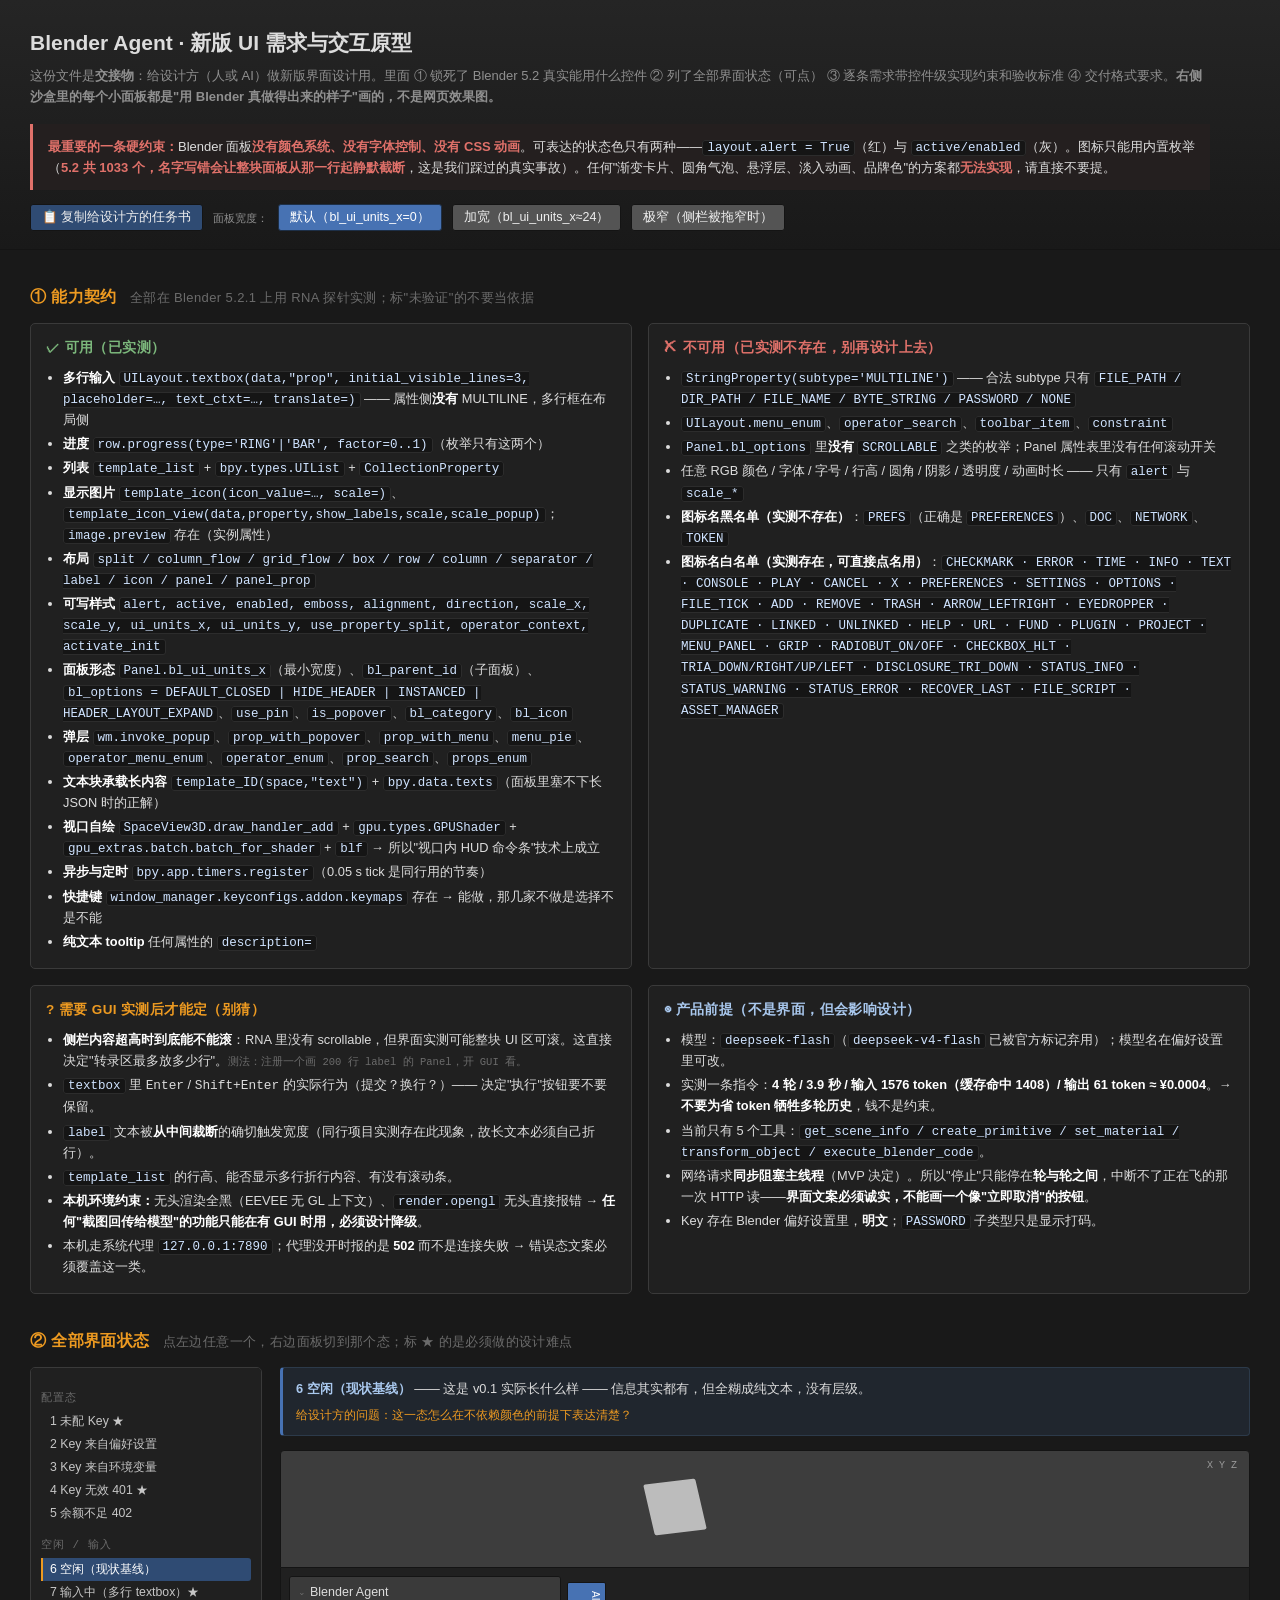
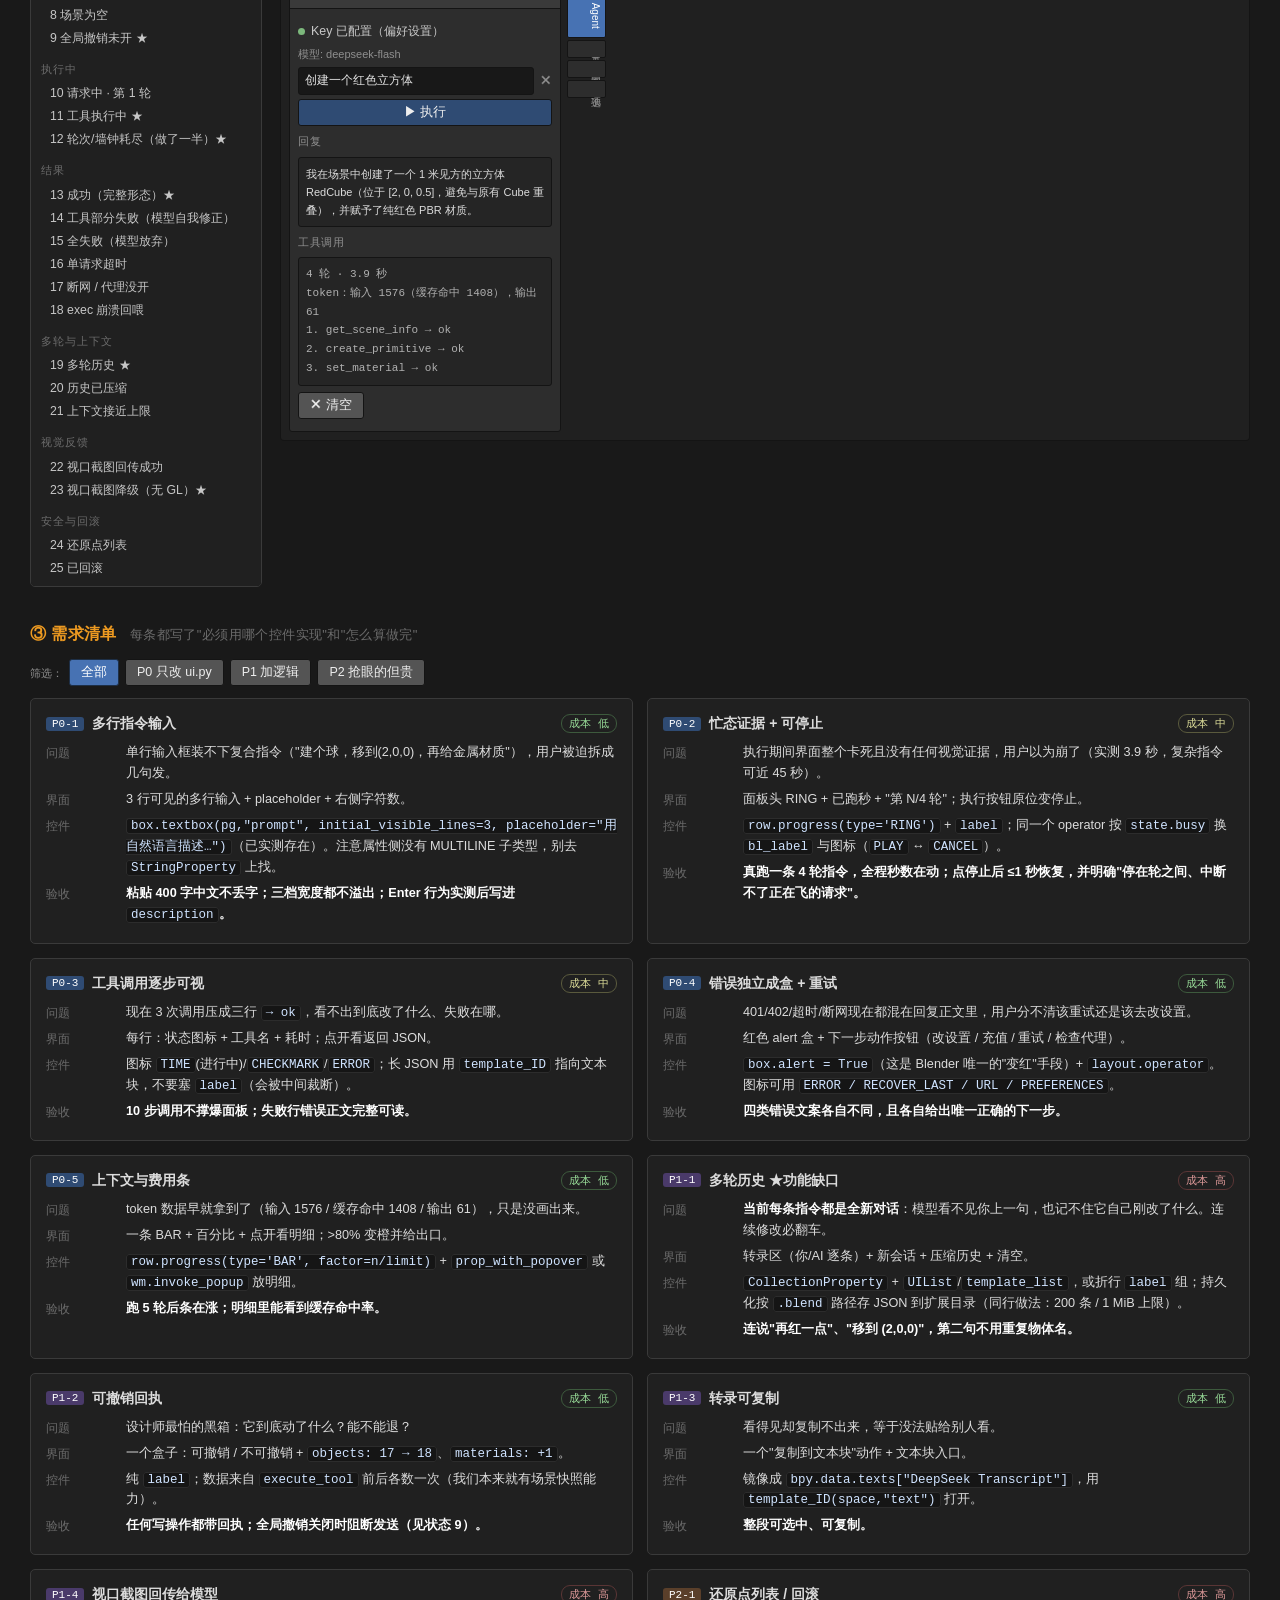
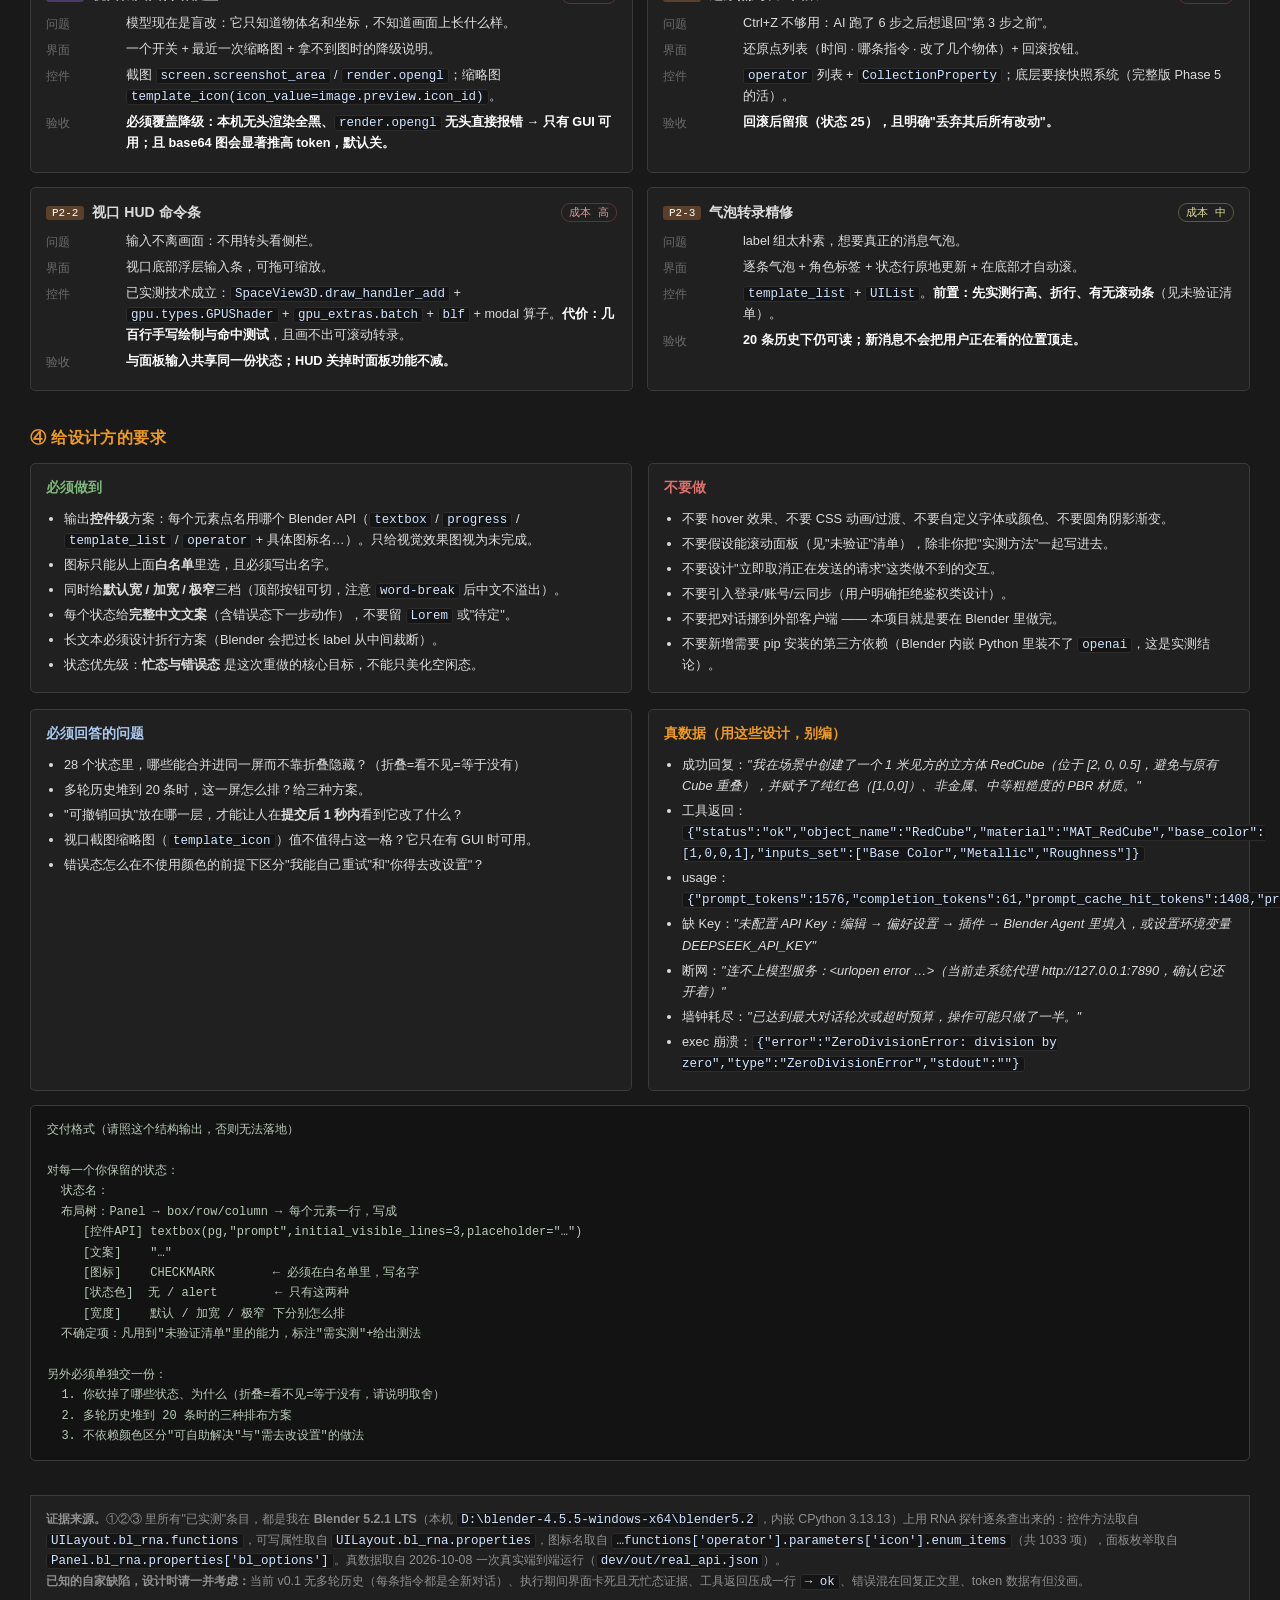
==== commit f0d04e31: "feat: 产品显示名统一为 Blender Agent，并补齐公开仓库所需文件 - 扩展显示名 Blender DeepSeek Agent -> Blender Agent（DeepSeek/Mi" ====
--- a/新版UI需求与原型.html
+++ b/新版UI需求与原型.html
@@ -3,7 +3,7 @@
 <head>
 <meta charset="utf-8">
 <meta name="viewport" content="width=device-width, initial-scale=1">
-<title>DeepSeek Agent · 新版 UI 需求与交互原型（交接给设计方）</title>
+<title>Blender Agent · 新版 UI 需求与交互原型（交接给设计方）</title>
 <style>
   :root{
     --bg:#191919; --bg2:#202020; --panel:#2b2b2b; --panel2:#3a3a3a; --box:#252525;
@@ -136,7 +136,7 @@
 </head>
 <body>
 <header>
-  <h1>DeepSeek Agent · 新版 UI 需求与交互原型</h1>
+  <h1>Blender Agent · 新版 UI 需求与交互原型</h1>
   <div class="lead">这份文件是<b>交接物</b>：给设计方（人或 AI）做新版界面设计用。里面 ① 锁死了 Blender 5.2 真实能用什么控件 ② 列了全部界面状态（可点） ③ 逐条需求带控件级实现约束和验收标准 ④ 交付格式要求。<b>右侧沙盒里的每个小面板都是"用 Blender 真做得出来的样子"画的，不是网页效果图。</b></div>
   <div class="hard">
     <b>最重要的一条硬约束：</b>Blender 面板<b>没有颜色系统、没有字体控制、没有 CSS 动画</b>。可表达的状态色只有两种——<code>layout.alert = True</code>（红）与 <code>active/enabled</code>（灰）。图标只能用内置枚举（<b>5.2 共 1033 个，名字写错会让整块面板从那一行起静默截断</b>，这是我们踩过的真实事故）。任何"渐变卡片、圆角气泡、悬浮层、淡入动画、品牌色"的方案都<b>无法实现</b>，请直接不要提。
@@ -218,7 +218,7 @@
       <div class="hudslot" id="hudSlot"></div>
     </div>
     <div class="bpwrap">
-      <div class="bp" id="bp" style="width:272px"><div class="bp-h">DeepSeek Agent<span class="r" id="bpHead"></span></div><div class="bp-b" id="bpBody"></div></div>
+      <div class="bp" id="bp" style="width:272px"><div class="bp-h">Blender Agent<span class="r" id="bpHead"></span></div><div class="bp-b" id="bpBody"></div></div>
       <div class="tabs"><span class="on">AI Agent</span><span>工具</span><span>视图</span><span>选项</span></div>
     </div>
   </div>
@@ -276,8 +276,8 @@
       <li>成功回复：<i>"我在场景中创建了一个 1 米见方的立方体 RedCube（位于 [2, 0, 0.5]，避免与原有 Cube 重叠），并赋予了纯红色（[1,0,0]）、非金属、中等粗糙度的 PBR 材质。"</i></li>
       <li>工具返回：<code>{"status":"ok","object_name":"RedCube","material":"MAT_RedCube","base_color":[1,0,0,1],"inputs_set":["Base Color","Metallic","Roughness"]}</code></li>
       <li>usage：<code>{"prompt_tokens":1576,"completion_tokens":61,"prompt_cache_hit_tokens":1408,"prompt_cache_miss_tokens":168}</code></li>
-      <li>缺 Key：<i>"未配置 DeepSeek API Key：编辑 → 偏好设置 → 插件 → Blender DeepSeek Agent 里填入，或设置环境变量 DEEPSEEK_API_KEY"</i></li>
-      <li>断网：<i>"连不上 DeepSeek：&lt;urlopen error …&gt;（当前走系统代理 http://127.0.0.1:7890，确认它还开着）"</i></li>
+      <li>缺 Key：<i>"未配置 API Key：编辑 → 偏好设置 → 插件 → Blender Agent 里填入，或设置环境变量 DEEPSEEK_API_KEY"</i></li>
+      <li>断网：<i>"连不上模型服务：&lt;urlopen error …&gt;（当前走系统代理 http://127.0.0.1:7890，确认它还开着）"</i></li>
       <li>墙钟耗尽：<i>"已达到最大对话轮次或超时预算，操作可能只做了一半。"</i></li>
       <li>exec 崩溃：<code>{"error":"ZeroDivisionError: division by zero","type":"ZeroDivisionError","stdout":""}</code></li>
     </ul>
@@ -344,7 +344,7 @@
   {g:'结果', n:'16 单请求超时', why:'超时和断网要分开：超时可能是模型在想要重试，断网是本机出网问题（本机走代理）。',
    body:()=> box('alert','<div class="small"><b>第 2 轮请求超时（20 秒）。</b>这一轮还没开始改场景，重试不会重复扣费。</div>')+row('<button class="btn blue">↻ 重试</button><button class="btn">⚙ 把超时改成 40 秒</button>')+trow('get_scene_info','ok','',0.3)+trow('—','dis','请求超时')},
   {g:'结果', n:'17 断网 / 代理没开', why:'实测：代理在时端口不通会返回 502 而不是连接失败。文案必须带上代理地址，否则用户会去怀疑 Key。',
-   body:()=> box('alert','<div class="small"><b>连不上 DeepSeek：</b>HTTP Error 502<br>（当前走系统代理 http://127.0.0.1:7890，确认它还开着）</div>')+row('<button class="btn">↻ 重试</button><button class="btn">🌐 检查代理</button>')},
+   body:()=> box('alert','<div class="small"><b>连不上模型服务：</b>HTTP Error 502<br>（当前走系统代理 http://127.0.0.1:7890，确认它还开着）</div>')+row('<button class="btn">↻ 重试</button><button class="btn">🌐 检查代理</button>')},
   {g:'结果', n:'18 exec 崩溃回喂', why:'execute_blender_code 崩了不中断会话，错误回喂给模型。界面要显示 Python  traceback 摘要。',
    body:()=> hd('工具调用')+trow('execute_blender_code','er','{"error":"ZeroDivisionError: division by zero","type":"ZeroDivisionError","stdout":"step 1 ok"}')+msg('AI','换成用 bmesh 来做，已修正。')+trow('execute_blender_code','ok','{"stdout":"step 1 ok\\nvolume=2.0"}')},
 
@@ -525,7 +525,7 @@
 /* 复制任务书 */
 document.getElementById('copyBrief').onclick = async ()=>{
   const t = [
-    '【任务】为 Blender 扩展「DeepSeek Agent」设计新版 UI。目标平台 Blender 5.2.1 LTS，内嵌 Python 3.13。',
+    '【任务】为 Blender 扩展「Blender Agent」设计新版 UI。目标平台 Blender 5.2.1 LTS，内嵌 Python 3.13。',
     '',
     '【硬约束 · 已实测】只能用这些控件：',
     'textbox(data,"prop",initial_visible_lines,placeholder) / progress(type=BAR|RING,factor) /',
